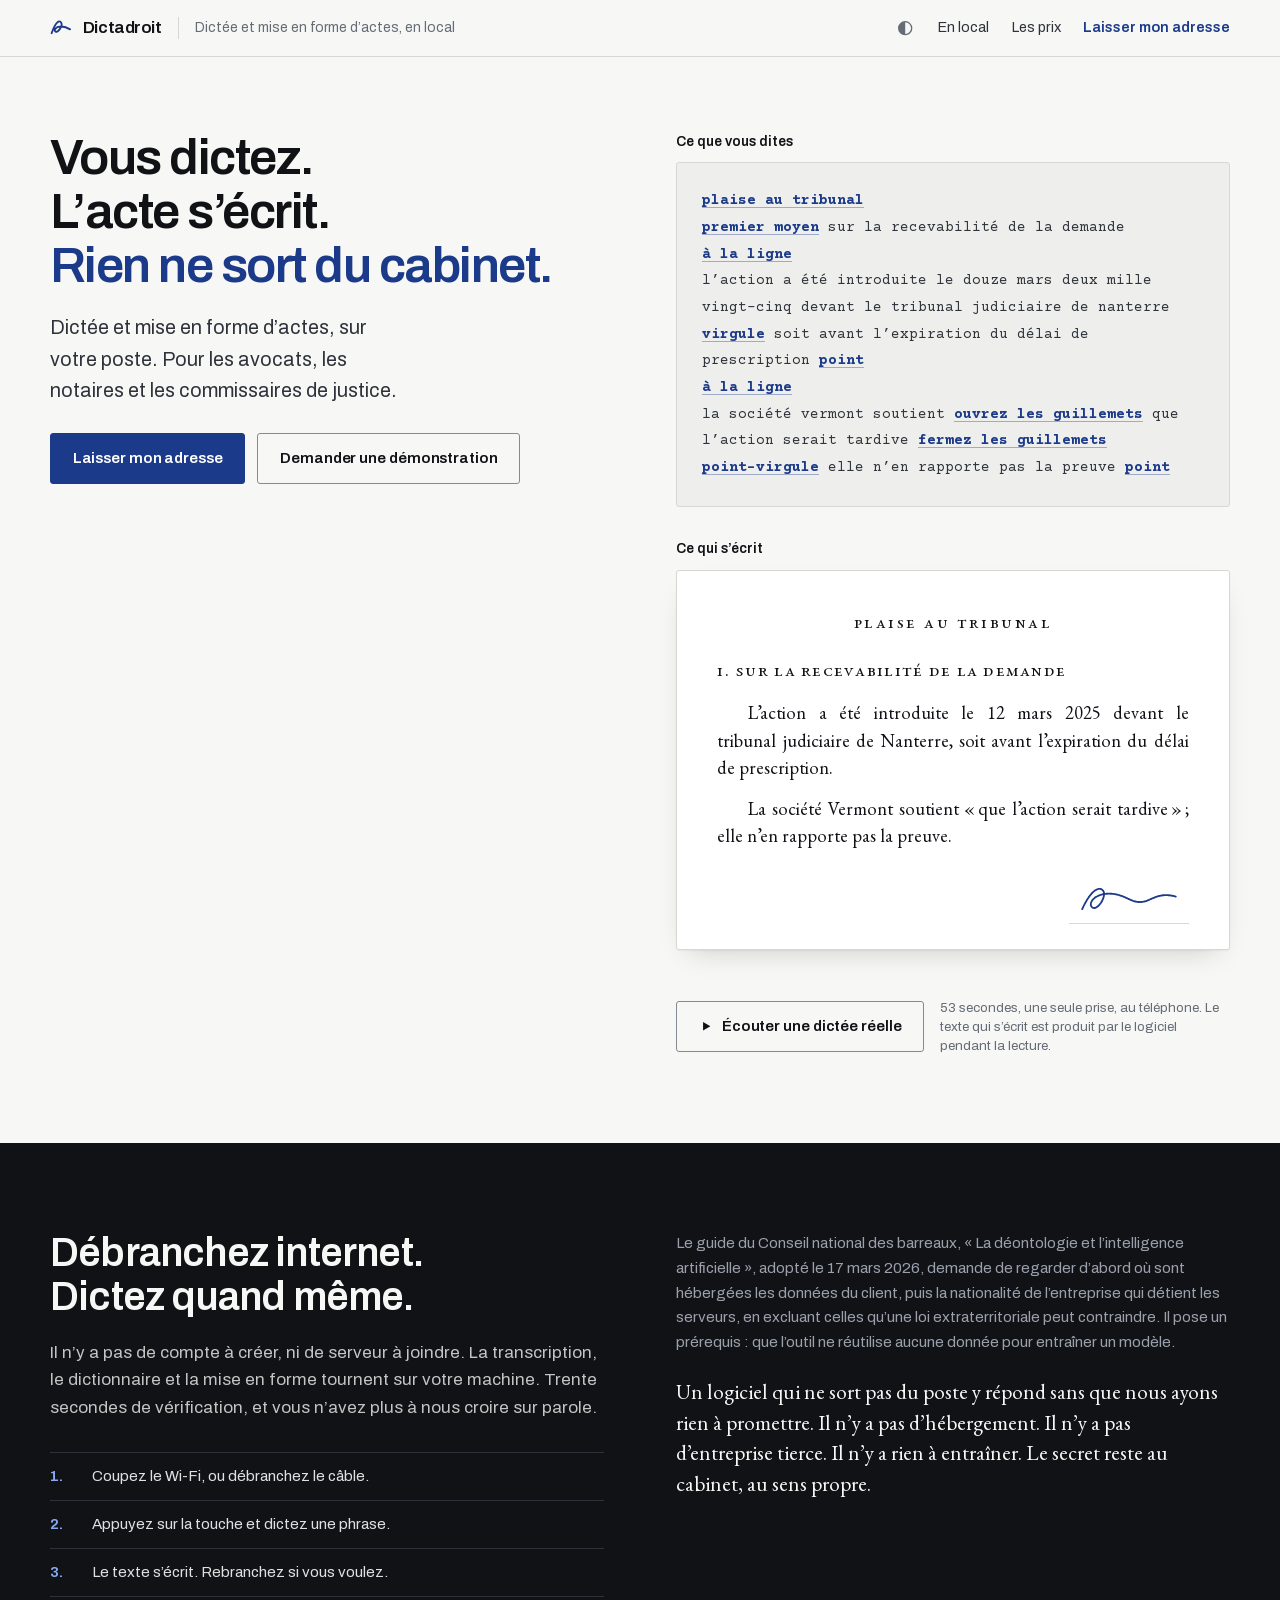
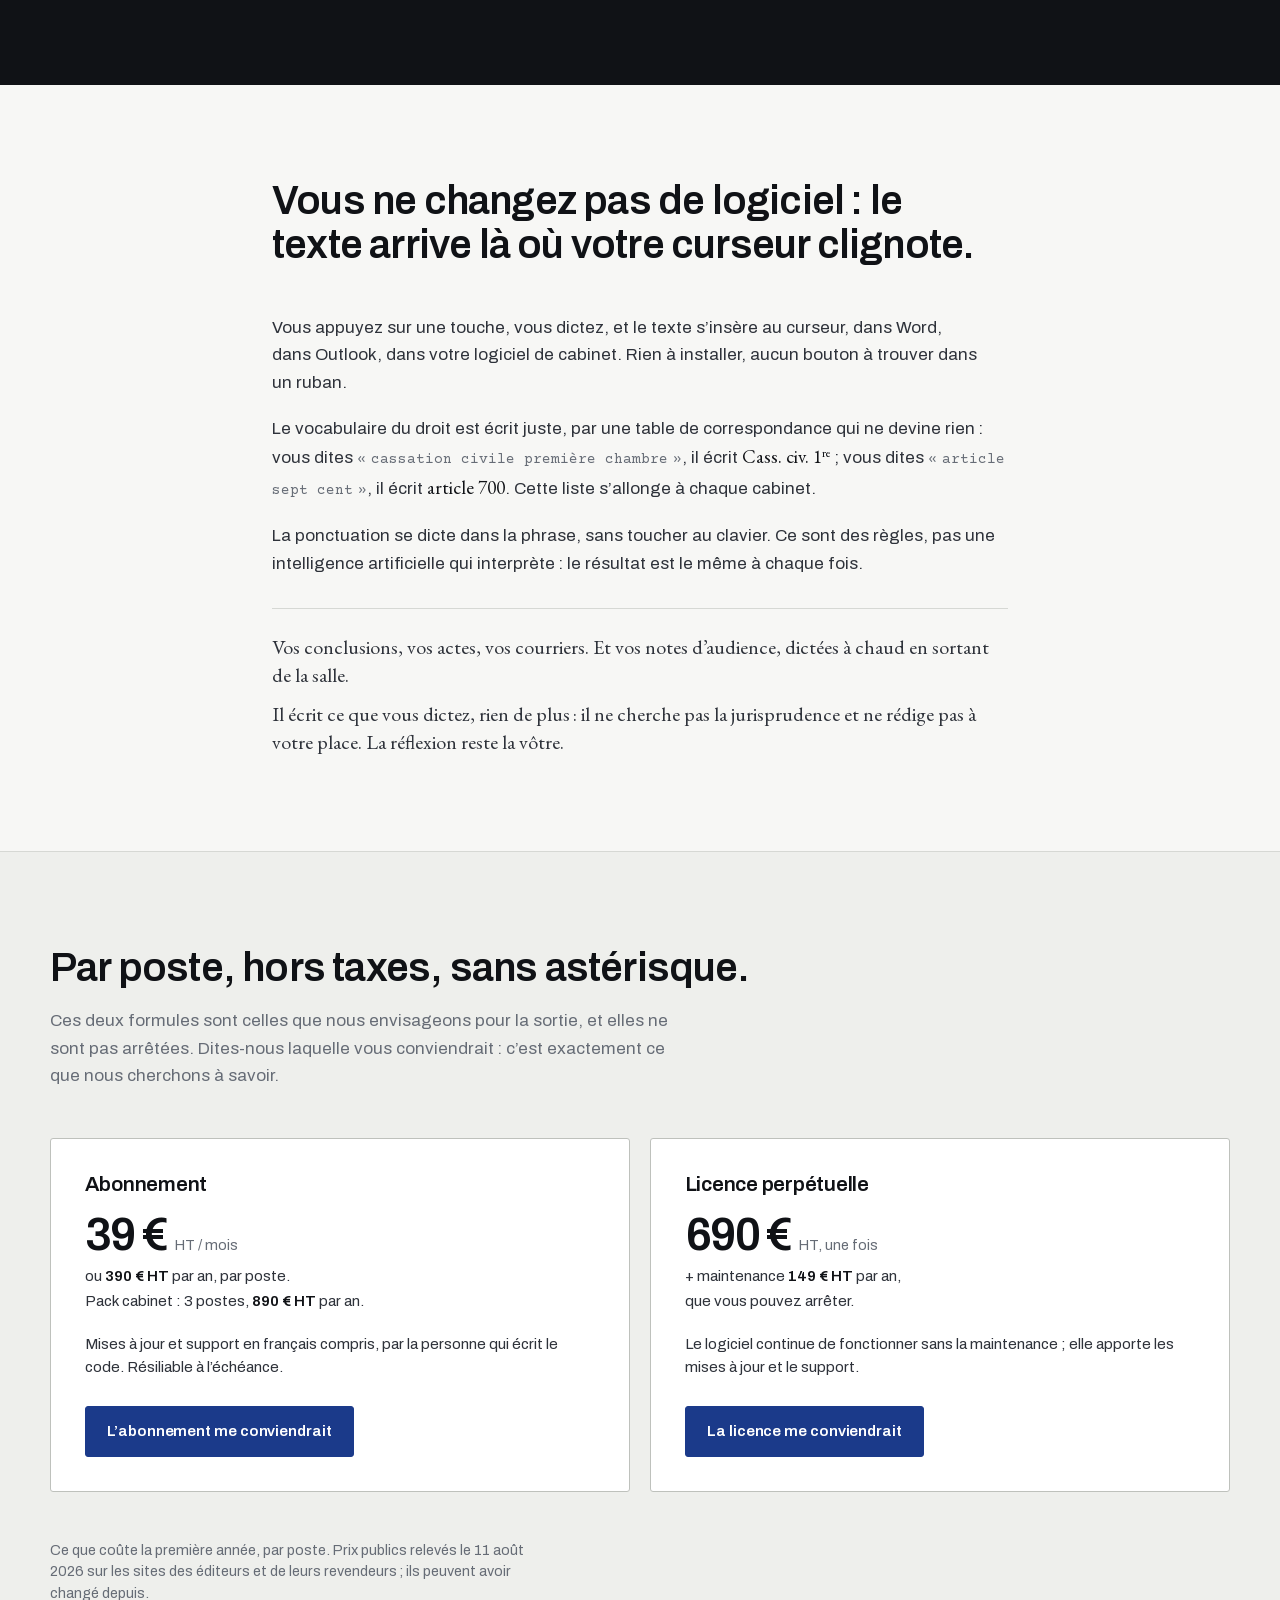
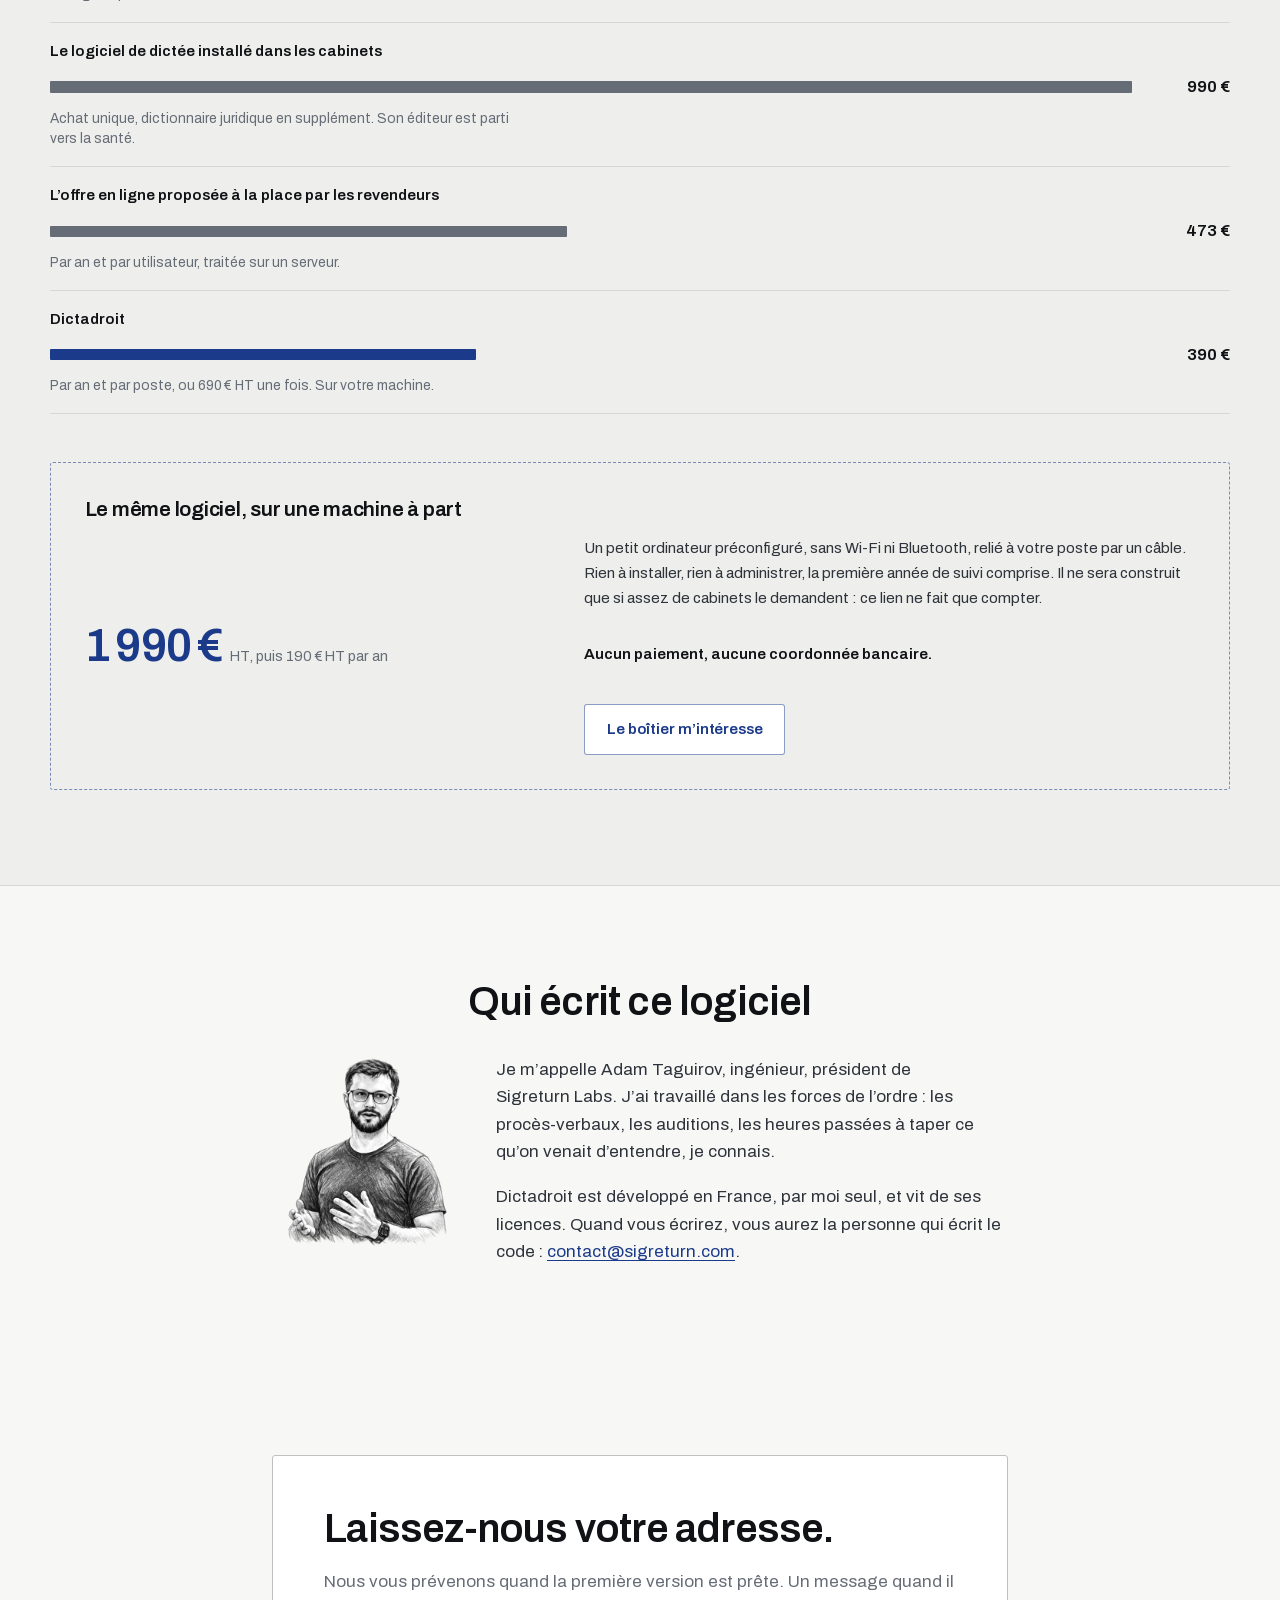
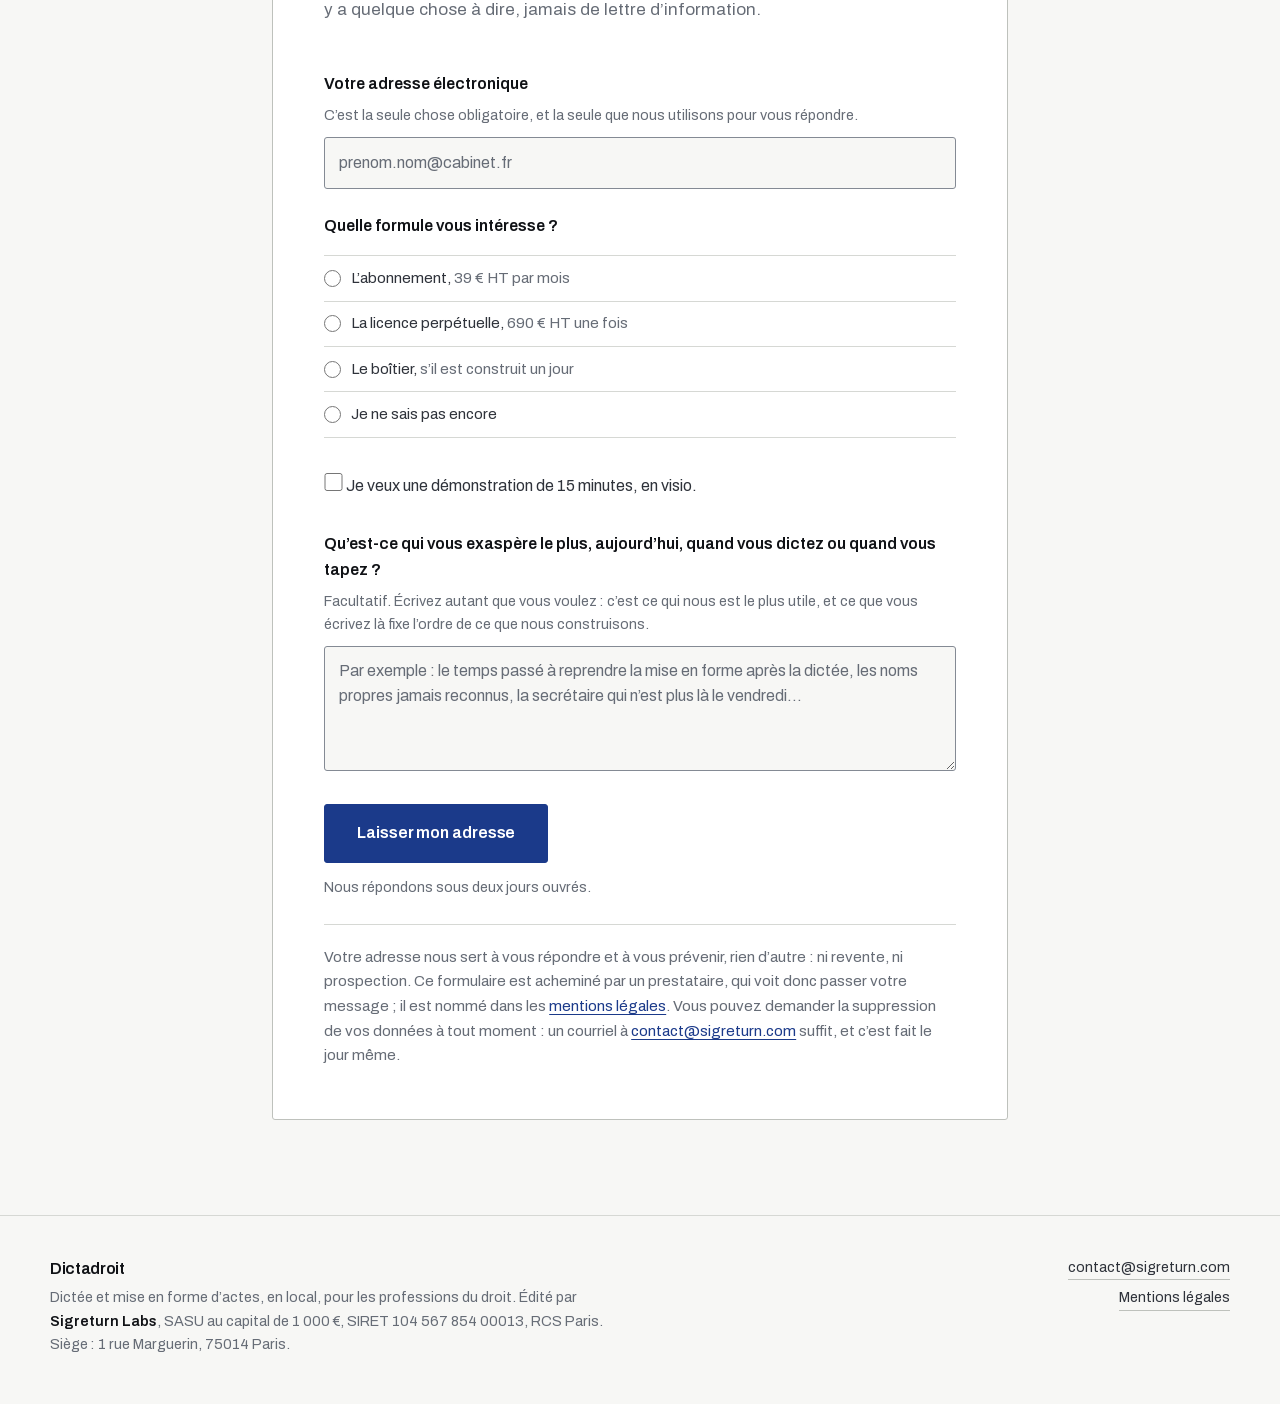
==== index.html @ 09412201 "la demonstration se joue : le POC rejoue une vraie dictee" ====
<!DOCTYPE html>
<html lang="fr">
<head>
<meta charset="utf-8">
<meta name="viewport" content="width=device-width, initial-scale=1">
<meta name="color-scheme" content="light dark">

<!-- ═══════════════════════════════════════════════════════════════════════
     🔴🔴 NOINDEX TEMPORAIRE : À RETIRER AVANT LA PREMIÈRE ANNONCE 🔴🔴
     ═══════════════════════════════════════════════════════════════════════
     POURQUOI : la page est mise en ligne AVANT sa relecture, uniquement pour
     prouver les deux seules choses qu’un poste de développement ne peut pas
     prouver : que la redirection de Web3Forms tombe bien sur NOTRE
     merci.html, et que le courriel arrive avec le champ « frustration »
     entier. Ce sont les deux pannes qui feraient rater le sprint EN SILENCE.

     QUAND LA RETIRER : dès que le propriétaire a validé le texte, et de
     toute façon AVANT la première annonce Google Ads. Une campagne qui
     tourne sur une page en noindex consomme le budget sur une page que
     Google n’indexe pas, et rien, nulle part, ne le signale.

     À RETIRER ENSEMBLE, EN UN SEUL GESTE : ce bloc et sa balise sur les
     TROIS pages (index.html, merci.html, mentions-legales.html), plus le
     fichier landing/robots.txt.
     CONTRÔLE MÉCANIQUE :  grep -rn "noindex" landing/   → doit être vide.
     ═══════════════════════════════════════════════════════════════════════ -->
<meta name="robots" content="noindex, nofollow">

<!-- ═══════════════════════════════════════════════════════════════════════
     ⚙ CONSTANTE DE DÉPLOIEMENT : L’ADRESSE QUI REÇOIT LE FORMULAIRE
     ═══════════════════════════════════════════════════════════════════════
     Destination : Web3Forms (https://api.web3forms.com/submit), qui répond
     en 303 vers merci.html, donc la conversion part SANS JavaScript.
     L’adresse s’écrit à DEUX endroits, et nulle part ailleurs :

       1. ICI, dans l’attribut action du <form>, repère @@URL-COLLECTE@@
       2. dans mesure.js, en tête de fichier : URL_COLLECTE

     mesure.js compare les deux au chargement, aligne le formulaire et
     prévient dans la console s’ils ont divergé. Mais le visiteur sans
     JavaScript ne connaît que l’attribut : c’est lui qui fait foi.

     La clé d’accès Web3Forms est PUBLIQUE par conception (fonctionnement
     documenté du service) et le formulaire est restreint au domaine
     dictadroit.fr : une soumission depuis un autre domaine est refusée.
     ═══════════════════════════════════════════════════════════════════════ -->

<!-- Une seule promesse, écrite à l’identique partout : le H1, la carte de
     partage et l’extrait de recherche disent « Rien ne sort du cabinet. »
     Trois formulations d’une même promesse = une page assemblée. Le <title>
     est front-chargé pour survivre à la coupure de Google (58 signes). -->
<title>Dictée vocale locale pour avocats et notaires · Dictadroit</title>
<meta name="description" content="Vous dictez, l’acte s’écrit : rien ne sort du cabinet. Dictée et mise en forme d’actes sur votre poste, pour avocats, notaires et commissaires de justice.">
<link rel="canonical" href="https://dictadroit.fr/">
<meta property="og:type" content="website">
<meta property="og:locale" content="fr_FR">
<meta property="og:site_name" content="Dictadroit">
<meta property="og:title" content="Vous dictez. L’acte s’écrit. Rien ne sort du cabinet.">
<meta property="og:description" content="Dictée et mise en forme de vos conclusions et de vos actes, entièrement sur votre ordinateur. Conçu en France pour les professions du droit.">
<meta property="og:url" content="https://dictadroit.fr/">
<!-- La carte de partage est la feuille d’acte de la page, rendue en
     1200 × 630 depuis ce même HTML : aucune photo de banque, aucune image
     générée : c’est la page elle-même, en plus petit. -->
<meta property="og:image" content="https://dictadroit.fr/images/partage.png">
<meta property="og:image:width" content="1200">
<meta property="og:image:height" content="630">
<meta property="og:image:type" content="image/png">
<meta property="og:image:alt" content="Une feuille de conclusions composée en Garamond, signée à l’encre bleue, et la phrase : rien ne sort du cabinet.">
<link rel="icon" href="data:image/svg+xml,%3Csvg%20xmlns='http://www.w3.org/2000/svg'%20viewBox='0%200%2032%2032'%3E%3Crect%20width='32'%20height='32'%20fill='%23F7F7F5'/%3E%3Cpath%20d='M4%2023C9%209%2014%205%2016.5%209.5C19%2014%2011%2024%208.5%2020.5C6%2017%2015%2010%2028%2018'%20fill='none'%20stroke='%231B3A8A'%20stroke-width='2.6'%20stroke-linecap='round'%20stroke-linejoin='round'/%3E%3C/svg%3E">

<link rel="preload" href="polices/archivo-400-latin.woff2" as="font" type="font/woff2" crossorigin>
<link rel="preload" href="polices/archivo-600-latin.woff2" as="font" type="font/woff2" crossorigin>
<link rel="preload" href="polices/garamond-latin.woff2" as="font" type="font/woff2" crossorigin>
<link rel="preload" href="polices/courier-latin.woff2" as="font" type="font/woff2" crossorigin>
<link rel="stylesheet" href="dictadroit.css?v=5e634850">

<!-- Le theme choisi doit etre pose AVANT le premier rendu, sinon la page
     s'affiche dans le mauvais thema puis bascule sous les yeux du visiteur.
     Trois lignes en ligne dans le <head>, c'est le seul endroit qui le permet ;
     le controle lui-meme est construit par mesure.js, plus bas. -->
<script>
  try {
    var t = localStorage.getItem("dictadroit-theme");
    if (t === "clair" || t === "sombre") document.documentElement.dataset.theme = t;
  } catch (e) { /* stockage refuse : on reste en automatique, ce qui est le defaut */ }
</script>
</head>
<body>

<a class="saut" href="#contenu">Aller au contenu</a>

<header class="entete">
  <div class="page entete-rang">
    <a class="marque" href="/" aria-label="Dictadroit, retour à l’accueil">
      <svg class="paraphe paraphe--mini" viewBox="0 0 32 28" aria-hidden="true" focusable="false">
        <path d="M2 21C7 7 12 3 14.5 7.5C17 12 9 22 6.5 18.5C4 15 13 8 26 16" fill="none" stroke="currentColor" stroke-width="2.4" stroke-linecap="round" stroke-linejoin="round"/>
      </svg>
      <span>Dictadroit</span>
    </a>
    <p class="marque-note">Dictée et mise en forme d’actes, en local</p>
    <nav class="entete-nav" aria-label="Sections de la page">
      <a href="#local">En local</a>
      <a href="#prix">Les prix</a>
      <a class="entete-cta" href="#contact">Laisser mon adresse</a>
    </nav>
  </div>
</header>

<main id="contenu" tabindex="-1">

  <!-- ══════════════════════════════════════════════════════════ hero ═══
       LA DÉMONSTRATION EST ICI, ET C’EST UNE VRAIE (14/08/2026). L’objet
       ci-dessous, parole en haut et acte en bas, se JOUE : le bouton lit un
       enregistrement réel, affiche ce que la reconnaissance rend mot à mot,
       puis allume les corrections passe par passe.

       🔴 RIEN N’Y EST ÉCRIT À L’AVANCE. Le contenu vient de `poc.json`, que
       la chaîne produit elle-même (labo/exporter_demo.py). Si le moteur
       régresse, la page le montre. Ne jamais remplacer ce fichier par un
       texte saisi à la main : ce serait le dessin de ce qu’on espère, et il
       resterait juste le jour où le produit cesserait de l’être.

       L’illustration statique conservée ci-dessous reste la démonstration
       des visiteurs sans JavaScript.                                     -->
  <section class="hero">
    <div class="page hero-rang">

      <div class="hero-dire">
        <h1>Vous dictez.<br>L’acte s’écrit.<br><span class="h1-bleu">Rien ne sort du cabinet.</span></h1>
        <p class="chapeau">Dictée et mise en forme d’actes, sur votre poste. Pour les avocats,
          les notaires et les commissaires de justice.</p>
        <div class="actions">
          <a class="bouton bouton--bleu" href="#contact">Laisser mon adresse</a>
          <!-- vise la case elle-même, et non la section : le navigateur y amène
               le focus avec ou sans JavaScript. mesure.js, lui, la coche. -->
          <a class="bouton bouton--fil" href="#demo" id="js-demo">Demander une démonstration</a>
        </div>
      </div>

      <!-- ─── l’objet de transformation : la parole devient un acte ─── -->
      <div class="hero-montrer">
        <figure class="transformation">
          <figcaption class="volet-titre">Ce que vous dites</figcaption>

          <div class="parole" lang="fr">
            <p><b class="cmd">plaise au tribunal</b><br>
            <b class="cmd">premier moyen</b> sur la recevabilité de la demande<br>
            <b class="cmd">à la ligne</b><br>
            l’action a été introduite le douze mars deux mille vingt-cinq devant le tribunal
            judiciaire de nanterre <b class="cmd">virgule</b> soit avant l’expiration du délai
            de prescription <b class="cmd">point</b><br>
            <b class="cmd">à la ligne</b><br>
            la société vermont soutient <b class="cmd">ouvrez les guillemets</b> que l’action
            serait tardive <b class="cmd">fermez les guillemets</b>
            <b class="cmd">point-virgule</b> elle n’en rapporte pas la preuve
            <b class="cmd">point</b></p>

            <!-- Ce que la reconnaissance rend RÉELLEMENT, mot à mot, au rythme de la
                 voix. Les commandes y sont encore des mots — c'est tout l'intérêt :
                 le visiteur voit ce que la machine entend avant toute mise en forme. -->
            <p class="parole-live" hidden></p>
          </div>

          <!-- Les deux legendes portent la MEME classe : c'est ce qui garantit
               qu'elles se ressemblent. L'une avait un filet, l'autre non, et
               deux regles distinctes ne restent jamais d'accord longtemps. -->
          <p class="volet-titre volet-titre--suite">Ce qui s’écrit</p>

          <div class="feuille" lang="fr">
            <div class="acte">
              <p class="acte-rituel">Plaise au Tribunal</p>
              <p class="acte-moyen">I.&#160;Sur la recevabilité de la demande</p>
              <p class="acte-alinea">L’action a été introduite le 12&#160;mars 2025 devant le
                tribunal judiciaire de Nanterre, soit avant l’expiration du délai de
                prescription.</p>
              <p class="acte-alinea">La société Vermont soutient
                «&#8239;que l’action serait tardive&#8239;»&#8239;; elle n’en rapporte pas la
                preuve.</p>
            </div>

            <!-- L'acte que la démonstration construit vraiment. Vide tant que le
                 visiteur n'a rien lancé ; rempli depuis poc.json, qui est produit par
                 la chaîne elle-même (labo/exporter_demo.py). Rien ici n'est écrit à
                 l'avance : si le moteur régresse, cette zone le montre. -->
            <div class="acte acte-live" hidden></div>

            <div class="acte-signature" aria-hidden="true">
              <svg class="paraphe" viewBox="0 0 120 40" role="presentation" focusable="false">
                <path class="paraphe-trait" d="M4 30C14 8 24 2 29 8C34 14 22 33 16 28C10 23 20 9 42 12C60 14.5 66 27 84 19C93 15 101 11 116 15" fill="none" stroke="currentColor" stroke-width="2.2" stroke-linecap="round" stroke-linejoin="round"/>
              </svg>
            </div>
          </div>
        </figure>

        <!-- Commande de la démonstration. `hidden` au départ et révélée par poc.js :
             sans JavaScript, aucun bouton mort n'est proposé, et l'illustration
             statique au-dessus reste la démonstration. -->
        <div class="demo-barre" id="js-demo-barre" hidden>
          <button type="button" class="bouton bouton--fil demo-jouer" id="js-demo-jouer"
                  aria-describedby="js-demo-note">
            <svg class="demo-icone" viewBox="0 0 16 16" aria-hidden="true" focusable="false">
              <path class="demo-triangle" d="M4.5 3.2 12.6 8l-8.1 4.8Z" fill="currentColor"/>
              <g class="demo-barres" fill="currentColor">
                <rect x="4.6" y="3.4" width="2.5" height="9.2" rx="0.6"/>
                <rect x="8.9" y="3.4" width="2.5" height="9.2" rx="0.6"/>
              </g>
            </svg>
            <span class="demo-libelle">Écouter une dictée réelle</span>
          </button>
          <p class="demo-note" id="js-demo-note">53 secondes, une seule prise, au téléphone.
            Le texte qui s’écrit est produit par le logiciel pendant la lecture.</p>
        </div>
        <p class="hors-ecran" id="js-demo-etat" role="status" aria-live="polite"></p>
      </div>

    </div>
  </section>

  <!-- ══════════════════════════════════════════════ le bloc inversé ═══ -->
  <section class="local" id="local">
    <div class="page local-rang">
      <div class="local-dire">
        <h2>Débranchez internet.<br>Dictez quand même.</h2>
        <p class="local-chapeau">Il n’y a pas de compte à créer, ni de serveur à joindre. La
          transcription, le dictionnaire et la mise en forme tournent sur votre machine.
          Trente secondes de vérification, et vous n’avez plus à nous croire sur parole.</p>
        <ol class="verif">
          <li>Coupez le Wi-Fi, ou débranchez le câble.</li>
          <li>Appuyez sur la touche et dictez une phrase.</li>
          <li>Le texte s’écrit. Rebranchez si vous voulez.</li>
        </ol>
      </div>

      <div class="local-grille">
        <p class="grille-intro">Le guide du Conseil national des barreaux, «&#8239;La
          déontologie et l’intelligence artificielle&#8239;», adopté le 17&#160;mars 2026,
          demande de regarder d’abord où sont hébergées les données du client, puis la
          nationalité de l’entreprise qui détient les serveurs, en excluant celles qu’une loi
          extraterritoriale peut contraindre. Il pose un prérequis&#8239;: que l’outil ne
          réutilise aucune donnée pour entraîner un modèle.</p>
        <p class="grille-reponse" lang="fr">Un logiciel qui ne sort pas du poste y répond sans
          que nous ayons rien à promettre. Il n’y a pas d’hébergement. Il n’y a pas d’entreprise
          tierce. Il n’y a rien à entraîner. Le secret reste au cabinet, au sens propre.</p>
      </div>
    </div>
  </section>

  <!-- ═════════════════════════════════════════ ce que fait la v1 ═══ -->
  <section class="section preuves" id="demonstration">
    <div class="page">
      <div class="colonne">
      <div class="tete-section">
        <h2>Vous ne changez pas de logiciel&#8239;: le texte arrive là où votre curseur
          clignote.</h2>
      </div>

      <div class="dire-suite">
        <p>Vous appuyez sur une touche, vous dictez, et le texte s’insère au curseur, dans
          Word, dans Outlook, dans votre logiciel de cabinet. Rien à installer, aucun bouton à
          trouver dans un ruban.</p>

        <p class="correspondance">Le vocabulaire du droit est écrit juste, par une table de
          correspondance qui ne devine rien&#8239;: vous dites <span class="dit">cassation
          civile première chambre</span>, il écrit <span class="ecrit" lang="fr">Cass. civ.
          1<sup>re</sup></span>&#8239;; vous dites <span class="dit">article sept cent</span>,
          il écrit <span class="ecrit" lang="fr">article 700</span>. Cette liste s’allonge à
          chaque cabinet.</p>

        <p>La ponctuation se dicte dans la phrase, sans toucher au clavier. Ce sont des règles,
          pas une intelligence artificielle qui interprète&#8239;: le résultat est le même à
          chaque fois.</p>
      </div>

      <!-- LA LIMITE EST ÉNONCÉE ICI, et non dans une section à elle.
           Elle a eu la sienne — « Ce que Dictadroit ne fait pas » — tant qu'il y
           avait cinq aveux, puis trois, puis un ; un titre, une note et une
           phrase, c'est du décorum pour une seule idée. Elle arrive maintenant à
           l'endroit où le doute naît vraiment : juste après avoir vu la parole
           devenir un acte, le lecteur se demande ce que la machine a décidé
           toute seule. La réponse : rien. -->
      <div class="legende-demo">
        <p>Vos conclusions, vos actes, vos courriers. Et vos notes d’audience, dictées à
          chaud en sortant de la salle.</p>
        <p>Il écrit ce que vous dictez, rien de plus&#8239;: il ne cherche pas la
          jurisprudence et ne rédige pas à votre place. La réflexion reste la vôtre.</p>
      </div>
      </div>
    </div>
  </section>

  <!-- ═══════════════════════════════════════════════════════════ prix ═══ -->
  <section class="section prix" id="prix">
    <div class="page">
      <div class="tete-section">
        <h2>Par poste, hors taxes, sans astérisque.</h2>
        <p class="tete-note">Ces deux formules sont celles que nous envisageons pour la
          sortie, et elles ne sont pas arrêtées. Dites-nous laquelle vous conviendrait&#8239;:
          c’est exactement ce que nous cherchons à savoir.</p>
      </div>

      <div class="offres">

        <article class="offre">
          <h3>Abonnement</h3>
          <p class="montant"><span class="nombre">39&#8239;€</span> <span class="unite">HT / mois</span></p>
          <p class="montant-second">ou <b>390&#8239;€ HT</b> par an, par poste.<br>
            Pack cabinet&#8239;: 3&#160;postes, <b>890&#8239;€ HT</b> par an.</p>
          <p class="inclus-note">Mises à jour et support en français compris, par la personne
            qui écrit le code. Résiliable à l’échéance.</p>
          <!-- une ANCRE, pas un bouton : sans JavaScript un <button type="button">
               hors formulaire ne fait rien, et un contrôle inerte est pire qu’un
               contrôle absent. Le JavaScript ne fait plus qu’y présélectionner la
               réponse à la question « quelle formule vous intéresse ? ». -->
          <a class="bouton bouton--bleu js-offre" href="#contact"
             data-evt="offre_abonnement" data-offre="abonnement">
            L’abonnement me conviendrait
          </a>
        </article>

        <article class="offre">
          <h3>Licence perpétuelle</h3>
          <p class="montant"><span class="nombre">690&#8239;€</span> <span class="unite">HT, une fois</span></p>
          <p class="montant-second">+ maintenance <b>149&#8239;€ HT</b> par an,<br>
            que vous pouvez arrêter.</p>
          <p class="inclus-note">Le logiciel continue de fonctionner sans la maintenance&#8239;;
            elle apporte les mises à jour et le support.</p>
          <a class="bouton bouton--bleu js-offre" href="#contact"
             data-evt="offre_perpetuelle" data-offre="perpetuelle">
            La licence me conviendrait
          </a>
        </article>

      </div>

      <!-- Barres proportionnelles au coût réel sur trois ans. La colonne du prix
           a une largeur FIXE : sans elle, « 1 419 € » et « 988 € » ne prennent
           pas la même place, les pistes n'ont plus la même longueur et les
           barres ne sont plus comparables entre elles. -->
      <figure class="comparatif">
        <figcaption>Ce que coûte la première année, par poste. Prix publics relevés le
          11&#160;août 2026 sur les sites des éditeurs et de leurs revendeurs&#8239;; ils
          peuvent avoir changé depuis.</figcaption>
        <ul>
          <li class="comparatif-ligne">
            <p class="comparatif-nom">Le logiciel de dictée installé dans les cabinets</p>
            <div class="comparatif-mesure">
              <div class="comparatif-piste" aria-hidden="true"><span style="--part: 100%"></span></div>
              <p class="comparatif-prix">990&#8239;€</p>
            </div>
            <p class="comparatif-glose">Achat unique, dictionnaire juridique en supplément.
              Son éditeur est parti vers la santé.</p>
          </li>
          <li class="comparatif-ligne">
            <p class="comparatif-nom">L’offre en ligne proposée à la place par les revendeurs</p>
            <div class="comparatif-mesure">
              <div class="comparatif-piste" aria-hidden="true"><span style="--part: 47.8%"></span></div>
              <p class="comparatif-prix">473&#8239;€</p>
            </div>
            <p class="comparatif-glose">Par an et par utilisateur, traitée sur un serveur.</p>
          </li>
          <li class="comparatif-ligne comparatif-ligne--nous">
            <p class="comparatif-nom">Dictadroit</p>
            <div class="comparatif-mesure">
              <div class="comparatif-piste" aria-hidden="true"><span style="--part: 39.4%"></span></div>
              <p class="comparatif-prix">390&#8239;€</p>
            </div>
            <p class="comparatif-glose">Par an et par poste, ou 690&#8239;€ HT une fois. Sur
              votre machine.</p>
          </li>
        </ul>
      </figure>

      <!-- ─── porte du boîtier : test de demande, aucun paiement ─── -->
      <div class="boitier">
        <h3>Le même logiciel, sur une machine à part</h3>
        <div class="boitier-corps">
          <p class="montant montant--bleu"><span class="nombre">1&#8239;990&#8239;€</span>
            <span class="unite">HT, puis 190&#8239;€ HT par an</span></p>
          <p>Un petit ordinateur préconfiguré, sans Wi-Fi ni Bluetooth, relié à votre poste par
            un câble. Rien à installer, rien à administrer, la première année de suivi comprise.
            Il ne sera construit que si assez de cabinets le demandent&#8239;: ce lien ne fait
            que compter.</p>
          <p class="boitier-garde"><b>Aucun paiement, aucune coordonnée bancaire.</b></p>
          <a class="bouton bouton--fil-bleu js-offre" href="#contact"
             data-evt="boitier_interesse" data-offre="boitier">
            Le boîtier m’intéresse
          </a>
        </div>
      </div>

    </div>
  </section>

  <!-- ══════════════════════════════════════════════════════════ auteur ═══ -->
  <section class="section auteur" id="auteur">
    <div class="page">
      <div class="colonne">
        <h2 class="auteur-titre">Qui écrit ce logiciel</h2>
        <div class="auteur-rang">
          <!-- CE N’EST PAS UNE PHOTO, C’EST UN DESSIN À L’ENCRE EN PIED, AVEC LES
               MAINS. D’où trois conséquences qui ont mis trois essais à se voir :
               ① aucun médaillon, aucun cadre. Une gravure n’a pas besoin d’une
                  boîte, et le disque rognait la moitié du sujet ;
               ② aucun fond posé sous elle : le dessin porte ses propres blancs
                  (26 % de ses pixels), donc il tient sur le papier comme sur la
                  nuit, sans un seul jeton de couleur pour l’aider. Vérifié dans
                  les deux thèmes ;
               ③ il lui faut de la taille. À 80 px le trait tournait en tache
                  grise et l’ensemble prenait l’air d’une pastille de profil.
               Servi depuis ce domaine comme tout le reste : aucune requête vers
               un tiers, aucune image de banque.
               Différé : 77 Ko à 5 000 px du premier écran. Les dimensions sont
               écrites pour que la place soit réservée d’avance, aucun décalage. -->
          <img class="portrait" src="images/adam.webp" width="500" height="500"
               loading="lazy" decoding="async"
               alt="Portrait dessiné à l’encre d’Adam Taguirov, l’auteur du logiciel.">
          <div class="auteur-dire">
            <p>Je m’appelle Adam&#160;Taguirov, ingénieur, président de Sigreturn&#160;Labs.
            J’ai travaillé dans les forces de
              l’ordre&#8239;: les procès-verbaux, les auditions, les heures passées à taper ce
              qu’on venait d’entendre, je connais.</p>
            <!-- ⚠️ NE PAS REVENIR À LA FORMULE PRÉCÉDENTE, ni à aucune de sa famille :
                 « pas d’investisseur à rembourser, DONC aucune raison de faire remonter
                 vos textes vers un serveur pour les monétiser un jour ». Elle rendait la
                 page plus suspecte qu’elle ne la rassurait — nommer la crainte, c’est la
                 planter chez quelqu’un qui ne l’avait pas. Le modèle économique énoncé
                 pour ce qu’il EST y répond tout seul : un logiciel payé par ses licences
                 n’a pas besoin d’une seconde source de revenus, et le lecteur en tire la
                 conclusion lui-même. -->
            <p>Dictadroit est développé en France, par moi seul, et vit de ses licences.
              Quand vous écrirez, vous aurez la personne qui écrit le code&#8239;:
              <a class="lien" href="mailto:contact@sigreturn.com">contact@sigreturn.com</a>.</p>
          </div>
        </div>
      </div>
    </div>
  </section>

  <!-- ══════════════════════════════════════════════════════ formulaire ═══ -->
  <section class="section contact" id="contact">
    <div class="page">
      <div class="contact-cadre">
        <div class="tete-section">
          <h2>Laissez-nous votre adresse.</h2>
          <p class="tete-note">Nous vous prévenons quand la première version est prête. Un message
            quand il y a quelque chose à dire, jamais de lettre d’information.</p>
        </div>

        <!-- @@URL-COLLECTE@@ : l’attribut action ci-dessous EST la constante de
             déploiement décrite en tête de fichier. Le formulaire fonctionne
             sans JavaScript : ne jamais déplacer la soumission dans mesure.js. -->
        <form class="formulaire" method="POST" action="https://api.web3forms.com/submit"
              accept-charset="utf-8">

          <!-- Web3Forms : la clé d’accès est publique par conception, c’est le
               fonctionnement documenté du service. `redirect` renvoie en 303 vers
               merci.html, donc la conversion ne dépend d’aucun JavaScript.
               `replyto` prend automatiquement la valeur du champ email. -->
          <input type="hidden" name="access_key" value="9b2c7b57-9155-4ba8-bfcb-314f95ccc755">
          <input type="hidden" name="redirect" value="https://dictadroit.fr/merci.html">
          <input type="hidden" name="subject" value="Dictadroit : nouveau contact">
          <input type="hidden" name="from_name" value="Dictadroit">

          <div class="champ">
            <label for="email">Votre adresse électronique</label>
            <p class="aide" id="aide-email">C’est la seule chose obligatoire, et la seule que
              nous utilisons pour vous répondre.</p>
            <input type="email" id="email" name="email" required autocomplete="email"
                   spellcheck="false" aria-describedby="aide-email"
                   pattern="[^@\s]+@[^@\s]+\.[^@\s]{2,}"
                   title="Il manque le domaine complet, par exemple cabinet.fr"
                   placeholder="prenom.nom@cabinet.fr">
          </div>

          <!-- La préférence de formule est DÉCLARÉE ici, dans le formulaire, et
               non déduite d’un clic : elle survit à un JavaScript absent, elle
               ne tient qu’à un seul chemin de données, et « je ne sais pas
               encore » est lui-même une réponse. Les boutons d’offre plus haut
               ne font que présélectionner la case correspondante. -->
          <fieldset class="champ formule">
            <legend>Quelle formule vous intéresse&#8239;?</legend>
            <div class="formule-choix">
              <label for="offre-abonnement">
                <input type="radio" id="offre-abonnement" name="offre" value="abonnement">
                <span>L’abonnement, <span class="formule-prix">39&#8239;€ HT par mois</span></span>
              </label>
              <label for="offre-perpetuelle">
                <input type="radio" id="offre-perpetuelle" name="offre" value="perpetuelle">
                <span>La licence perpétuelle, <span class="formule-prix">690&#8239;€ HT une fois</span></span>
              </label>
              <label for="offre-boitier">
                <input type="radio" id="offre-boitier" name="offre" value="boitier">
                <span>Le boîtier, <span class="formule-prix">s’il est construit un jour</span></span>
              </label>
              <label for="offre-indecis">
                <input type="radio" id="offre-indecis" name="offre" value="indecis">
                <span>Je ne sais pas encore</span>
              </label>
            </div>
          </fieldset>

          <div class="champ champ--case">
            <label class="case" for="demo">
              <input type="checkbox" id="demo" name="demo" value="oui">
              <span>Je veux une démonstration de 15&#160;minutes, en visio.</span>
            </label>
          </div>

          <div class="champ champ--long">
            <label for="frustration">Qu’est-ce qui vous exaspère le plus, aujourd’hui, quand
              vous dictez ou quand vous tapez&#8239;?</label>
            <p class="aide" id="aide-frustration">Facultatif. Écrivez autant que vous
              voulez&#8239;: c’est ce qui nous est le plus utile, et ce que vous écrivez là
              fixe l’ordre de ce que nous construisons.</p>
            <textarea id="frustration" name="frustration" rows="4" aria-describedby="aide-frustration"
                      placeholder="Par exemple&#8239;: le temps passé à reprendre la mise en forme après la dictée, les noms propres jamais reconnus, la secrétaire qui n’est plus là le vendredi…"></textarea>
          </div>

          <input type="hidden" name="gclid" id="champ-gclid" value="">
          <input type="hidden" name="utm_source" id="champ-utm_source" value="">
          <input type="hidden" name="utm_medium" id="champ-utm_medium" value="">
          <input type="hidden" name="utm_campaign" id="champ-utm_campaign" value="">
          <input type="hidden" name="utm_term" id="champ-utm_term" value="">

          <!-- Piège à robots de Web3Forms : invisible, hors de l’ordre de
               tabulation, jamais requis. Un robot le coche, personne d’autre. -->
          <input type="checkbox" name="botcheck" style="display:none" tabindex="-1"
                 autocomplete="off" aria-hidden="true">

          <button type="submit" class="bouton bouton--bleu bouton--large">Laisser mon adresse</button>
          <p class="apres-envoi">Nous répondons sous deux jours ouvrés.</p>
        </form>

        <p class="mention-rgpd">Votre adresse nous sert à vous répondre et à vous prévenir, rien
          d’autre&#8239;: ni revente, ni prospection. Ce formulaire est acheminé par un
          prestataire, qui voit donc passer votre message&#8239;; il est nommé dans les
          <a class="lien" href="mentions-legales.html">mentions légales</a>. Vous pouvez
          demander la suppression de vos données à tout moment&#8239;: un courriel à
          <a class="lien" href="mailto:contact@sigreturn.com">contact@sigreturn.com</a> suffit,
          et c’est fait le jour même.</p>
      </div>
    </div>
  </section>

</main>

<footer class="pied">
  <div class="page pied-rang">
    <div class="pied-marque">
      <p class="pied-nom">Dictadroit</p>
      <p>Dictée et mise en forme d’actes, en local, pour les professions du droit.
        Édité par <b>Sigreturn Labs</b>, SASU au capital de 1&#160;000&#8239;€,
        SIRET 104&#160;567&#160;854&#160;00013, RCS Paris. Siège&#8239;:
        1&#160;rue Marguerin, 75014&#160;Paris.</p>
    </div>
    <nav class="pied-liens" aria-label="Liens de bas de page">
      <a href="mailto:contact@sigreturn.com">contact@sigreturn.com</a>
      <a href="mentions-legales.html">Mentions légales</a>
    </nav>
  </div>
</footer>

<script src="mesure.js?v=124753b2"></script>
<script src="poc.js?v=3e21aa8a" defer></script>
</body>
</html>
---- dictadroit.css ----
@charset "utf-8";
/* ══════════════════════════════════════════════════════════════════════════
   Dictadroit : feuille de style unique. Écrite à la main, sans framework,
   sans étape de compilation, sans une seule requête vers un domaine tiers.

   LA THÈSE : la page fait devant le visiteur ce que le logiciel fait au
   cabinet. Deux registres typographiques se répondent : la parole en chasse
   fixe, minuscules, sans ponctuation ; l'acte en Garamond, avec la
   typographie judiciaire française (guillemets et espaces fines, petites
   capitales, moyens numérotés, alinéas justifiés).

   LA COULEUR : en France, l'original d'un acte se reconnaît à la signature à
   l'encre bleue ; la photocopie est en noir. Ce bleu-là, et lui seul, porte
   les actions de la page. Le papier est froid (blanc administratif), jamais
   crème : ce métier ne vit pas sur du papier d'édition.

   Couleurs déclarées en triplets RVB pour composer les alphas :
       color: rgb(var(--encre));  ·  background: rgb(var(--accent) / .08)
   ══════════════════════════════════════════════════════════════════════════ */

/* ─────────────────────────────────────────────────────── 1. polices ─── */

/* Deux instances STATIQUES d'Archivo, pas la police variable : l'ajout de
   l'espace fine insécable (U+202F, absente des trois familles d'origine)
   invalide les tables de variations, et Firefox les jette en silence. La
   page perdait alors toute distinction de graisse. Vérifié au navigateur. */
@font-face {
  font-family: "Archivo";
  src: url("polices/archivo-400-latin.woff2") format("woff2");
  font-weight: 400;
  font-style: normal;
  font-display: swap;
}
@font-face {
  font-family: "Archivo";
  src: url("polices/archivo-600-latin.woff2") format("woff2");
  font-weight: 600;
  font-style: normal;
  font-display: swap;
}
@font-face {
  font-family: "EB Garamond";
  src: url("polices/garamond-latin.woff2") format("woff2");
  font-weight: 400;
  font-style: normal;
  font-display: swap;
}
@font-face {
  font-family: "Courier Prime";
  src: url("polices/courier-latin.woff2") format("woff2");
  font-weight: 400;
  font-style: normal;
  font-display: swap;
}
@font-face {
  font-family: "Courier Prime";
  src: url("polices/courier-bold-latin.woff2") format("woff2");
  font-weight: 700;
  font-style: normal;
  font-display: swap;
}

/* ──────────────────────────────────────────────────────── 2. jetons ─── */

:root {
  /* clair : le papier administratif, froid */
  --papier:    247 247 245;
  --panneau:   238 239 236;
  --feuille:   255 255 255;
  --filet:     214 216 212;
  --filet-net: 190 193 188;
  /* Le filet des CONTRÔLES (champs, bouton de contour). WCAG 1.4.11 demande
     3:1 pour ce qui délimite un contrôle, et --filet-net n'est qu'à 1,70:1.
     Recalculé des DEUX côtés du trait, parce qu'un champ est posé sur le
     papier À L'INTÉRIEUR d'une carte plus claire : clair 3,24:1 sur le
     papier et 3,47:1 sur la feuille ; nuit 4,24:1 et 3,37:1. */
  --filet-controle: 132 138 148;
  --encre:      16  18  22;
  --texte:      46  50  58;
  --sourdine:  102 108 118;
  --accent:     27  58 138;   /* le bleu de signature */
  --accent-vif: 22  48 118;
  --sur-accent:255 255 255;   /* ce qui s'écrit SUR le bleu */

  /* le bloc inversé : un seul dans toute la page */
  --inv-fond:      16  18  22;
  --inv-texte:    247 247 245;
  --inv-sourdine: 154 161 172;
  --inv-accent:   138 169 240;
  --inv-filet:     45  50  58;

  --grotesque: "Archivo", "Helvetica Neue", Arial, sans-serif;
  --acte: "EB Garamond", Garamond, "Times New Roman", serif;
  /* Courier Prime ne sert QU'À LA PAROLE PRONONCÉE : le panneau de dictée,
     les termes tels qu'on les dit, les commandes de ponctuation. Elle n'est
     jamais un intitulé, une légende ni un numéro. Une chasse fixe posée sur
     un libellé n'apprend rien sur le libellé : elle déguise la page en
     terminal, et c'est la première chose que voit un lecteur qui cherche
     une page fabriquée. Partout ailleurs, la hiérarchie se fait au poids,
     à la taille et à la couleur. (Seule exception hors parole : le <code>
     des mentions légales, qui contient de vrais noms de paramètres.) */
  --machine: "Courier Prime", "Courier New", ui-monospace, monospace;

  --rayon: 3px;
  /* LA MESURE : la largeur d'UN BLOC de la page, et il n'y en a qu'une. Les
     colonnes de prose, les deux colonnes du bloc inversé, le bloc de l'auteur,
     la carte de contact et les pages annexes la valent toutes : un seul gabarit
     pour tout le site. Ce qui est DANS un bloc va jusqu'à son bord — on ne
     rentre pas un paragraphe à l'intérieur d'un bloc plus large, ça fabrique le
     vide à droite (voir la règle d'alignement) ; c'est le bloc qu'on ajuste.
     🔴 46 rem, ET PAS MOINS. Mesuré à 32, 35, 37, 39 et 42 rem : en dessous, le
     titre de la section de démonstration se casse en TROIS lignes, et il ne
     tient sur deux qu'à partir de 46. Une colonne étroite au milieu d'un cadre
     de 1 180 px n'achète qu'un titre haché.
     Contrepartie assumée et mesurée : la prose y va jusqu'à ~100 signes par
     ligne, au-dessus des 75 recommandés. Elle est tenue par des paragraphes
     COURTS (2 à 4 lignes) et un interligne de 1,62 ; c'est ce qui la rend
     lisible malgré la longueur. Rallonger les paragraphes de cette section
     rouvrirait le problème que la largeur cache. */
  --mesure: 46rem;
  --ombre-feuille: 0 1px 2px rgb(var(--encre) / .05),
                   0 12px 28px -14px rgb(var(--encre) / .22);
  color-scheme: light;
}

/* sombre : inversion cohérente. Le papier devient la nuit, la feuille reste
   la surface la plus claire, et le bloc inversé passe au papier pour que le
   rythme de la page tienne dans les deux thèmes. */
@media (prefers-color-scheme: dark) {
  :root:not([data-theme="clair"]) {
    --papier:     15  17  20;
    --panneau:    23  26  31;
    --feuille:    34  39  46;
    --filet:      43  48  56;
    --filet-net:  62  69  80;
    --filet-controle: 112 120 132;
    --encre:     237 238 234;
    --texte:     199 203 209;
    --sourdine:  139 146 156;
    --accent:    138 169 240;
    --accent-vif:170 194 250;
    --sur-accent: 15  17  20;

    /* 🔴 De nuit, le bloc inversé ne repasse PAS au papier. Une bande claire
       en pleine largeur au milieu d'une page sombre éblouit : on lit ce site
       le soir, au cabinet, et le rythme de la page ne vaut pas une brûlure.
       Il devient la surface la plus HAUTE du thème sombre, la feuille : le
       bloc reste distinct de son voisinage, sans flash. */
    --inv-fond:      34  39  46;
    --inv-texte:    237 238 234;
    --inv-sourdine: 154 161 172;
    --inv-accent:   138 169 240;
    --inv-filet:     62  69  80;

    /* de nuit, une ombre noire sur une page noire ne se voit pas : la feuille
       flotte alors par une LUMIÈRE d'un pixel, pas par une ombre. */
    --ombre-feuille: 0 0 0 1px rgb(255 255 255 / .07),
                     0 18px 40px -20px rgb(0 0 0 / .9);
    color-scheme: dark;
  }
}
:root[data-theme="sombre"] {
  --papier:     15  17  20;
  --panneau:    23  26  31;
  --feuille:    34  39  46;
  --filet:      43  48  56;
  --filet-net:  62  69  80;
  --filet-controle: 112 120 132;
  --encre:     237 238 234;
  --texte:     199 203 209;
  --sourdine:  139 146 156;
  --accent:    138 169 240;
  --accent-vif:170 194 250;
  --sur-accent: 15  17  20;

  --inv-fond:      34  39  46;
  --inv-texte:    237 238 234;
  --inv-sourdine: 154 161 172;
  --inv-accent:   138 169 240;
  --inv-filet:     62  69  80;

  --ombre-feuille: 0 0 0 1px rgb(255 255 255 / .07),
                   0 18px 40px -20px rgb(0 0 0 / .9);
  color-scheme: dark;
}

/* ───────────────────────────────────────────────── 3. base et texte ─── */

*, *::before, *::after { box-sizing: border-box; }

html {
  -webkit-text-size-adjust: 100%;
  scroll-behavior: smooth;
  scroll-padding-top: 4.5rem;
}
@media (prefers-reduced-motion: reduce) { html { scroll-behavior: auto; } }

body {
  margin: 0;
  background: rgb(var(--papier));
  color: rgb(var(--texte));
  font-family: var(--grotesque);
  font-size: 1.0625rem;
  line-height: 1.62;
  font-synthesis-weight: none;
  text-rendering: optimizeLegibility;
  -webkit-font-smoothing: antialiased;
}

h1, h2, h3 {
  margin: 0;
  color: rgb(var(--encre));
  font-weight: 600;
  letter-spacing: -0.02em;
  line-height: 1.08;
  text-wrap: balance;
}
/* Plafond abaissé de 3,9 à 3,6 rem. Le titre de l'accroche, lui, est plafonné
   plus finement encore par la largeur de sa colonne (voir §5, .hero h1). */
h1 { font-size: clamp(2.05rem, 1.35rem + 2.9vw, 3.6rem); letter-spacing: -0.03em; }
h2 { font-size: clamp(1.6rem, 1.2rem + 1.7vw, 2.5rem); }
h3 { font-size: clamp(1.1rem, 1rem + 0.4vw, 1.28rem); letter-spacing: -0.012em; line-height: 1.25; }

/* `balance` equilibre les titres ; `pretty` empeche qu'un paragraphe finisse
   sur un mot seul. Quatre veuves relevees, dont « moi. » sous la ligne de
   l'auteur. */
p, li, dd { text-wrap: pretty; }
p { margin: 0 0 1em; }
p:last-child { margin-bottom: 0; }

b, strong { font-weight: 600; color: rgb(var(--encre)); }

a { color: rgb(var(--accent)); }
.lien {
  color: rgb(var(--accent));
  text-decoration: underline;
  text-decoration-thickness: 1px;
  text-underline-offset: 0.18em;
}
.lien:hover { text-decoration-thickness: 2px; }

:focus-visible {
  outline: 2px solid rgb(var(--accent));
  outline-offset: 3px;
  border-radius: 1px;
}

::selection { background: rgb(var(--accent) / .18); }


.saut {
  position: absolute; left: 0.75rem; top: -4rem; z-index: 20;
  background: rgb(var(--accent)); color: rgb(var(--feuille));
  padding: 0.6rem 1rem; border-radius: var(--rayon); text-decoration: none;
  transition: top .15s ease;
}
.saut:focus { top: 0.75rem; }

/* Il n'y a pas de surtitre sur cette page. La micro-étiquette en capitales
   posée au-dessus d'un titre est la signature visuelle n°1 de la page
   d'atterrissage fabriquée : les H1 et H2 portent leur poids tout seuls. */

.page { width: min(100% - 2.5rem, 1180px); margin-inline: auto; }

/* 🔴 LA REGLE D'ALIGNEMENT. Un bloc occupe TOUT le cadre, ou il est CENTRE.
   Jamais aligne a gauche avec du vide a droite : le vide se lit comme un
   oubli, pas comme une intention. `.colonne` est la forme centree ; ce qu'elle
   contient reste ferre a gauche, c'est le BLOC qui se centre, pas le texte.

   🔴 ET LE COROLLAIRE, QUI AVAIT ETE MANQUE : tout ce qui est DANS la colonne
   va jusqu'a son bord. La tete allait a 46 rem, la prose s'arretait a 54ch et
   le filet de cloture repartait a 46 rem : trois bords droits pour un seul
   bloc, et 220 px de vide a droite du texte. On ne rentre pas le texte pour le
   confort de lecture, ON RETRECIT LA COLONNE — la mesure devient la colonne.
   C'est `--mesure`, et c'est la SEULE mesure de texte de la page : la colonne
   de prose la vaut, et la colonne de l'auteur la vaut plus son dessin. */
.colonne { max-width: var(--mesure); margin-inline: auto; }
.colonne > * { max-width: none; }
@media (min-width: 60rem) { .page { width: min(100% - 5rem, 1180px); } }

.section { padding-block: clamp(3.25rem, 1.6rem + 5.4vw, 6.5rem); }

.tete-section { max-width: 46rem; margin-bottom: clamp(2rem, 1rem + 2.5vw, 3.25rem); }
.tete-section h2 + .tete-note { margin-top: 1.1rem; }
.tete-note { color: rgb(var(--sourdine)); max-width: 40rem; }

/* ────────────────────────────────────────────────────── 4. en-tête ─── */

/* Collant, parce que la page fait 7 700 px et que son unique travail est de
   récupérer une adresse : un cartouche d'imprimeur qui reste à portée, pas un
   bandeau de croissance. Hauteur constante, parce que la réduire au défilement
   demanderait un écouteur JavaScript, et cette page tient sans. */
.entete {
  position: sticky; top: 0; z-index: 10;
  border-bottom: 1px solid rgb(var(--filet));
  background: rgb(var(--papier));
}
.entete-rang {
  display: flex; align-items: center; gap: 1rem;
  min-height: 3.5rem; flex-wrap: wrap;
}
.marque {
  display: inline-flex; align-items: center; gap: 0.5rem;
  color: rgb(var(--encre)); text-decoration: none;
  font-weight: 600; font-size: 1.06rem; letter-spacing: -0.025em;
}
.paraphe { display: block; overflow: visible; }
.paraphe--mini { width: 1.55rem; height: 1.35rem; color: rgb(var(--accent)); }
.marque-note {
  margin: 0; color: rgb(var(--sourdine)); font-size: 0.86rem;
  border-left: 1px solid rgb(var(--filet)); padding-left: 1rem;
}
.entete-nav { margin-left: auto; display: flex; align-items: baseline; gap: 1.4rem; }
.entete-nav a {
  color: rgb(var(--texte)); text-decoration: none; font-size: 0.9rem;
  padding-block: 0.2rem; border-bottom: 1px solid transparent;
}
.entete-nav a:hover { color: rgb(var(--accent)); border-bottom-color: rgb(var(--accent)); }
/* le seul lien qui survit sur téléphone : le chemin vers le formulaire */
/* `.entete-nav a` pese (0,1,1) et `.entete-cta` (0,1,0) : la premiere gagnait,
   et le SEUL appel a l'action permanent de la page s'affichait en gris. */
.entete-nav a.entete-cta { color: rgb(var(--accent)); font-weight: 600; }
.entete-cta:hover { border-bottom-color: rgb(var(--accent)); }
@media (max-width: 47rem) {
  .marque-note, .entete-nav a:not(.entete-cta) { display: none; }
  .entete-rang { min-height: 3rem; }
  .entete-nav { gap: 0; }
}

/* ───────────────────────────────────────────────────────── 5. hero ─── */

.hero { padding-block: clamp(2.25rem, 1rem + 4.5vw, 5rem) clamp(3rem, 1.5rem + 5vw, 6rem); }
.hero-rang { display: grid; gap: clamp(2.5rem, 1rem + 5vw, 4rem); align-items: start; }
@media (min-width: 64rem) {
  .hero-rang { grid-template-columns: minmax(0, 1fr) minmax(0, 1fr); gap: 4.5rem; }
  /* La troisième déclarative, « Rien ne sort du cabinet. », DOIT tenir sur
     une ligne : c'est la composition du titre, et une phrase coupée en deux
     au milieu n'est plus une déclarative. Mesuré au navigateur (Archivo 600,
     -0,03 em) : elle réclame 10,03 fois le corps du texte. En deux colonnes,
     la colonne vaut (largeur de page − gouttière) / 2, donc le corps est
     plafonné par la COLONNE, pas par la fenêtre, sinon la coupure revient
     entre 1024 et 1280 px où le titre grandit plus vite que sa colonne.
     Diviseur 21 = 10,5 par colonne : la marge couvre la barre de défilement
     que 100vw compte et que la colonne n'a pas. */

  /* La démonstration est un objet HAUT : elle descend 600 px plus bas que le
     texte, et retirer la fiche produit a laissé ce vide à nu. Plutôt que de
     rallonger la colonne de gauche pour la remplir, on la fixe : le titre et
     les deux actions restent à l'écran pendant que l'acte se compose à côté.
     Le vide devient la course, et l'appel à l'action ne quitte jamais l'œil
     au moment le plus persuasif de la page. */
  .hero-dire { position: sticky; top: 5.5rem; }
}

/* « Rien ne sort du cabinet. » DOIT tenir sur une ligne : c'est la composition
   du titre. Elle reclame 10,035 fois le corps en Archivo, et jusqu'a 10,6 fois
   dans la police de secours AVANT qu'Archivo n'arrive : le diviseur 11 couvre
   les deux, donc le titre ne se recasse pas au chargement. Et la regle vaut a
   TOUTES les largeurs : reservee au deux-colonnes, elle laissait le titre se
   briser en dessous de 1024 px, ou aucune capture ne pouvait le montrer. */
/* Les trois paliers DOIVENT etre declares ici, dans l'ordre croissant : places
   plus haut dans le fichier, celui des deux colonnes se faisait ecraser par
   celui du plein cadre, et le titre repartait a 3,6 rem donc sur deux lignes. */
.hero-dire { --colonne-titre: min(100vw - 2.5rem, 1180px); }
@media (min-width: 60rem) { .hero-dire { --colonne-titre: min(100vw - 5rem, 1180px); } }
@media (min-width: 64rem) { .hero-dire { --colonne-titre: calc((min(100vw - 5rem, 1180px) - 4.5rem) / 2); } }
.hero h1 {
  margin-bottom: 1.15rem;
  font-size: min(clamp(2.05rem, 1.35rem + 2.9vw, 3.6rem), var(--colonne-titre) / 11);
}
.h1-bleu { color: rgb(var(--accent)); }
.chapeau {
  font-size: clamp(1.06rem, 1rem + 0.35vw, 1.22rem);
  color: rgb(var(--texte));
  max-width: 32ch;
  margin-bottom: 1.6rem;
}
.actions { display: flex; flex-wrap: wrap; gap: 0.75rem; }


/* ─────────────────────────────────────────────────────── 6. boutons ─── */

.bouton {
  display: inline-flex; align-items: center; justify-content: center;
  font: inherit; font-weight: 600; font-size: 0.95rem; letter-spacing: -0.006em;
  padding: 0.78rem 1.35rem; border-radius: var(--rayon);
  border: 1px solid transparent; cursor: pointer; text-decoration: none;
  text-align: center;
  transition: background-color .16s ease, border-color .16s ease,
              color .16s ease, transform .16s ease;
}
.bouton--bleu {
  background: rgb(var(--accent));
  color: rgb(var(--sur-accent));
  border-color: rgb(var(--accent));
}
.bouton--bleu:hover { background: rgb(var(--accent-vif)); border-color: rgb(var(--accent-vif)); }

.bouton--fil {
  background: transparent; color: rgb(var(--encre));
  border-color: rgb(var(--filet-controle));
}
.bouton--fil:hover { border-color: rgb(var(--encre)); background: rgb(var(--encre) / .04); }

.bouton--fil-bleu {
  background: rgb(var(--feuille)); color: rgb(var(--accent));
  border-color: rgb(var(--accent) / .5);
}
.bouton--fil-bleu:hover { border-color: rgb(var(--accent)); background: rgb(var(--accent) / .07); }

.bouton--large { padding: 0.95rem 2rem; font-size: 1.02rem; }
.bouton:active { transform: translateY(1px); }
/* « Envoi… » pendant le POST : sur une liaison lente, un bouton qui ne change
   pas d'état se fait cliquer deux fois. */
.bouton[disabled] { cursor: default; opacity: 0.72; }
.bouton[disabled]:active { transform: none; }
@media (prefers-reduced-motion: reduce) {
  .bouton { transition: none; }
  .bouton:active { transform: none; }
}

/* ────────────────────────── 7. l'objet de transformation (signature) ─── */

.transformation { margin: 0; }

/* Les deux légendes de l'objet : elles nomment les deux états du même texte,
   et c'est tout leur travail. Il se fait au poids.
   UNE SEULE REGLE POUR LES DEUX, c'est le point. « Ce qui s'écrit » portait
   un filet de part et d'autre, « Ce que vous dites » n'en portait aucun :
   deux règles distinctes pour deux étiquettes jumelles ne restent jamais
   d'accord bien longtemps. Le filet est parti — il décorait la bascule sans
   rien dire de plus que le mot lui-même. */
.volet-titre {
  margin: 0 0 0.6rem;
  font-size: 0.86rem; font-weight: 600;
  color: rgb(var(--encre));
}
.volet-titre--suite { margin-top: 1.9rem; }

.parole {
  background: rgb(var(--panneau));
  border: 1px solid rgb(var(--filet));
  border-radius: var(--rayon);
  padding: clamp(1rem, 0.6rem + 1.2vw, 1.6rem);
}
.parole p {
  margin: 0;
  font-family: var(--machine);
  /* 12,5 px sur telephone pour l'objet qui porte la these, devant un lectorat
     de cinquante ans et plus : c'etait le plus petit texte de la page. */
  font-size: clamp(0.875rem, 0.8rem + 0.22vw, 0.9rem);
  line-height: 1.85;
  color: rgb(var(--texte));
  overflow-wrap: break-word;
}
/* Une commande prononcee est une unite : elle ne se coupe pas. Et son trait
   passe en soulignement plutot qu'en ombre interne, qui debordait du panneau
   et courait dans la marge des que le mot se brisait en fin de ligne. */
.cmd {
  font-weight: 700;
  color: rgb(var(--accent));
  white-space: nowrap;
  text-decoration: underline;
  text-decoration-color: rgb(var(--accent) / .38);
  text-decoration-thickness: 1px;
  text-underline-offset: 0.22em;
}

.feuille {
  position: relative;
  background: rgb(var(--feuille));
  border: 1px solid rgb(var(--filet));
  border-radius: var(--rayon);
  box-shadow: var(--ombre-feuille);
  padding: clamp(1.4rem, 0.8rem + 2vw, 2.6rem) clamp(1.2rem, 0.6rem + 2.4vw, 2.8rem)
           clamp(1rem, 0.6rem + 1.4vw, 1.6rem);
}

.acte {
  font-family: var(--acte);
  font-size: clamp(1rem, 0.94rem + 0.28vw, 1.14rem);
  line-height: 1.5;
  color: rgb(var(--encre));
}
.acte-rituel {
  margin: 0 0 1.1em;
  text-align: center;
  font-variant-caps: all-small-caps;
  font-feature-settings: "c2sc", "smcp";
  letter-spacing: 0.14em;
  font-size: 0.98em;
}
.acte-rituel:not(:first-child) { margin-top: 1.5em; }
.acte-moyen {
  margin: 0 0 0.9em;
  font-variant-caps: all-small-caps;
  font-feature-settings: "c2sc", "smcp";
  letter-spacing: 0.07em;
  font-size: 1em;
}
.acte-alinea {
  margin: 0 0 0.75em;
  text-indent: 1.7em;
  text-align: justify;
  -webkit-hyphens: auto;   /* Safari ne connait `hyphens` sans prefixe qu'en 17 */
  hyphens: auto;
}
.acte-alinea:last-child { margin-bottom: 0; }

/* LE FILET DE RÉVISION EN MARGE EST PARTI, ET SA LÉGENDE AVEC.
   Il signalait les deux lignes que la première version ne compose pas encore
   seule — un signal qui ne se comprend qu'avec sa légende, donc deux éléments
   à lire pour une nuance de calendrier. La démonstration montre maintenant ce
   qu'elle montre, sans clé de lecture. Ne pas remettre le filet sans remettre
   la légende : seul, il redevient une décoration bleue inexpliquée. */

.acte-signature {
  margin-top: clamp(1.4rem, 1rem + 1.4vw, 2.2rem);
  display: flex; justify-content: flex-end;
}
.acte-signature .paraphe {
  width: 7.5rem; height: 2.5rem;
  color: rgb(var(--accent));
  border-bottom: 1px solid rgb(var(--filet));
  padding-bottom: 0.35rem;
}
.paraphe-trait { stroke-dasharray: 1; stroke-dashoffset: 1; }
@media (prefers-reduced-motion: no-preference) {
  .paraphe-trait { animation: signer 1.5s cubic-bezier(.62, .04, .35, 1) .45s forwards; }
}
@media (prefers-reduced-motion: reduce) {
  .paraphe-trait { stroke-dashoffset: 0; }
}
@keyframes signer { to { stroke-dashoffset: 0; } }

/* ──────────────────────── 8. le bloc inversé : la souveraineté ──────── */

.local {
  background: rgb(var(--inv-fond));
  color: rgb(var(--inv-texte) / .82);
  padding-block: clamp(3rem, 1.5rem + 5vw, 5.5rem);
}
.local h2 { color: rgb(var(--inv-texte)); }
.local-rang { display: grid; gap: clamp(2.25rem, 1rem + 4vw, 4rem); align-items: start; }
/* Chaque colonne vaut LA MESURE, et l'espace qui reste passe dans la
   gouttière. En `1fr 1fr` les colonnes faisaient 554 px, donc 77 signes par
   ligne : trop long. Les textes portaient alors chacun leur propre `max-width`
   pour se rattraper — 34ch, 30rem, 44ch, 42ch — et le bloc finissait avec
   quatre bords droits différents. Une seule mesure, aucun rattrapage. */
@media (min-width: 64rem) {
  .local-rang {
    grid-template-columns: repeat(2, minmax(0, var(--mesure)));
    justify-content: space-between; gap: 4.5rem;
  }
}
.local-chapeau {
  margin-top: 1.3rem;
  color: rgb(var(--inv-texte) / .78);
}
/* Les trente secondes, montrées au lieu d'être promises. Et la colonne de
   gauche cesse d'être vide sur 296 px. */
.verif {
  list-style: none; margin: 1.9rem 0 0; padding: 0;
  counter-reset: verif;
}
.verif li {
  counter-increment: verif;
  display: grid; grid-template-columns: 1.9rem minmax(0, 1fr);
  gap: 0.75rem; align-items: baseline;
  padding: 0.7rem 0;
  border-top: 1px solid rgb(var(--inv-filet));
  color: rgb(var(--inv-texte) / .9);
  font-size: 0.95rem;
}
.verif li:last-child { border-bottom: 1px solid rgb(var(--inv-filet)); }
.verif li::before {
  content: counter(verif) ".";
  font-size: 0.95rem; font-weight: 600;
  font-variant-numeric: tabular-nums lining-nums;
  color: rgb(var(--inv-accent));
}
.grille-intro {
  color: rgb(var(--inv-sourdine)); font-size: 0.95rem; margin-bottom: 1.4rem;
}
/* Ce que demande la grille, puis ce qu'on y répond. C'était un tableau de
   quatre lignes, intitulé à gauche en Archivo, réponse à droite en Garamond :
   la page en comptait six de ce modèle, et cette monotonie était sa seule
   idée de structure. Les deux voix restent, mais l'une SUIT l'autre au lieu
   de lui faire face, et la réponse se lit comme une phrase. */
.grille-reponse {
  margin: 0 0 1.3rem;
  font-family: var(--acte);
  font-size: clamp(1.12rem, 1.02rem + 0.4vw, 1.32rem);
  line-height: 1.45;
  color: rgb(var(--inv-texte));
}
.local :focus-visible { outline-color: rgb(var(--inv-accent)); }

/* ──────────────────────────────────────────── 9. ce que fait la v1 ─── */

/* Trois cartes de même taille, titre puis texte, alignées en grille : c'est
   le gabarit que produit une page générée, et c'était la structure de cette
   section. Remplacé par du texte suivi. Ce qui restait utile des cartes,
   la correspondance de vocabulaire, a rejoint la phrase. */
/* La prose à gauche, la phrase en Garamond à droite : la section employait la
   moitié gauche de la page et laissait l'autre vide. Deux voix côte à côte,
   comme dans le bloc inversé, sans qu'aucune ne devienne une colonne
   d'étiquettes. */
/* PAS de `max-width` ici : la colonne EST la mesure. Une mesure posée sur le
   paragraphe alors que la tête et le filet vont plus loin, c'est le vide à
   droite qu'on cherche à éviter. */
.dire-suite { display: grid; gap: 1.15rem; }
.dire-suite p { margin: 0; }

/* Les deux voix ne s'affrontent plus en colonnes : elles se suivent DANS la
   phrase. La chasse fixe reste ce qui se prononce, le Garamond ce qui
   s'écrit, et on lit une phrase au lieu de balayer un tableau. Tailles en
   `em` : chaque famille est corrigée optiquement par rapport au texte qui la
   porte, Courier chassant large et Garamond petit. */
.dit {
  font-family: var(--machine); font-size: 0.86em;
  color: rgb(var(--sourdine));
}
/* espace FINE INSÉCABLE (U+202F) dans les guillemets, comme dans l'acte :
   l'espace ordinaire employée ici était sécable et pouvait tomber en fin de
   ligne. Écrite en six chiffres hexadécimaux pour que l'échappement soit
   clos sans ambiguïté. */
.dit::before { content: "«\00202F"; }
.dit::after { content: "\00202F»"; }
.ecrit {
  font-family: var(--acte); font-size: 1.12em;
  color: rgb(var(--encre));
  white-space: nowrap;
}
.ecrit sup { font-size: 0.62em; vertical-align: 0.5em; }

/* La clôture de la section, en Garamond : ce qu'on peut lui dicter, puis la
   limite de ce qu'il fera. Les deux tenaient dans deux endroits distincts de
   la page — le second dans une section entière (titre, note, une phrase) pour
   une seule idée. Un seul filet, une seule voix, deux paragraphes. */
.legende-demo {
  margin-top: 1.9rem; padding-top: 1.5rem;
  border-top: 1px solid rgb(var(--filet));
  display: grid; gap: 0.7rem;
}
.legende-demo p {
  margin: 0;
  font-family: var(--acte);
  font-size: clamp(1.05rem, 0.98rem + 0.35vw, 1.25rem);
  line-height: 1.4;
  color: rgb(var(--texte));
}

/* ──────────────────────────────────────────────────────── 10. prix ─── */

.prix {
  background: rgb(var(--panneau));
  border-block: 1px solid rgb(var(--filet));
}
.offres { display: grid; gap: 1.25rem; }
@media (min-width: 48rem) { .offres { grid-template-columns: 1fr 1fr; } }
.offre {
  background: rgb(var(--feuille));
  border: 1px solid rgb(var(--filet-net));
  border-radius: var(--rayon);
  padding: clamp(1.4rem, 0.9rem + 1.6vw, 2.1rem);
  display: flex; flex-direction: column;
}
.offre h3 { margin-bottom: 0.9rem; }
.montant {
  margin: 0 0 0.35rem;
  display: flex; align-items: baseline; flex-wrap: wrap; gap: 0.5rem;
  font-variant-numeric: tabular-nums lining-nums;
}
.nombre {
  font-size: clamp(2rem, 1.5rem + 1.8vw, 2.9rem);
  font-weight: 600; letter-spacing: -0.035em; line-height: 1;
  color: rgb(var(--encre));
  font-variant-numeric: tabular-nums lining-nums;
}
.unite { font-size: 0.9rem; color: rgb(var(--sourdine)); font-weight: 400; }
.montant-second {
  margin: 0 0 1.2rem; font-size: 0.95rem; color: rgb(var(--texte));
  font-variant-numeric: tabular-nums lining-nums;
}
/* Trois puces par carte devenaient six lignes a lire avant un prix deja lu.
   Une phrase porte la meme chose, et la carte respire. */
.inclus-note {
  margin: 0 0 1.6rem; font-size: 0.95rem; line-height: 1.55;
  color: rgb(var(--texte));
}
.offre .bouton { margin-top: auto; align-self: flex-start; }

/* Le comparatif : des barres, pas un tableau. Trois ans est la duree sur
   laquelle un cabinet decide, et c'est la seule facon HONNETE de mettre en
   regard un abonnement et une licence. La piste de chaque barre a exactement
   la meme longueur d'une ligne a l'autre parce que la colonne du prix est
   FIXE : sans ca, « 1 419 € » et « 988 € » ne prennent pas la meme place, les
   pistes retrecissent differemment et les barres cessent d'etre comparables.
   Le logiciel installe aujourd'hui n'y figure pas : il n'a pas de cout annuel,
   et l'inclure demanderait de comparer un achat unique a des loyers. Le dire
   en note coute moins cher en credibilite que de le faire entrer de force. */
/* Plein cadre : une barre plus longue se lit mieux, et le comparatif
   partage alors ses deux bords avec les cartes de tarif juste au-dessus. */
.comparatif { margin: clamp(2rem, 1rem + 2.5vw, 3rem) 0 0; }
.comparatif figcaption {
  font-size: 0.9rem; line-height: 1.5; color: rgb(var(--sourdine));
  margin-bottom: 1.1rem; max-width: 54ch;
}
.comparatif ul { list-style: none; margin: 0; padding: 0; }
.comparatif-ligne {
  padding: 1rem 0;
  border-top: 1px solid rgb(var(--filet));
}
.comparatif-ligne:last-of-type { border-bottom: 1px solid rgb(var(--filet)); }
.comparatif-nom {
  margin: 0 0 0.6rem; font-size: 0.95rem; font-weight: 600;
  color: rgb(var(--encre));
}
.comparatif-mesure {
  display: grid; grid-template-columns: minmax(0, 1fr) 5.25rem;
  gap: 0.9rem; align-items: center;
}
.comparatif-piste { height: 0.7rem; }
/* La barre de référence prend --sourdine, pas --filet-net : un filet sert à
   séparer, une barre porte une DONNÉE et doit se voir. En --filet-net on ne
   voyait pas à quoi on se compare, et la comparaison perdait son sens. */
.comparatif-piste span {
  display: block; height: 100%; width: var(--part);
  background: rgb(var(--sourdine));
  border-radius: 1px;
}
.comparatif-ligne--nous .comparatif-piste span { background: rgb(var(--accent)); }
.comparatif-prix {
  margin: 0; text-align: right;
  font-weight: 600; color: rgb(var(--encre));
  font-variant-numeric: tabular-nums lining-nums;
}
.comparatif-glose {
  margin: 0.5rem 0 0; font-size: 0.86rem; line-height: 1.5;
  color: rgb(var(--sourdine)); max-width: 58ch;
}

/* le boîtier : un plan, pas un produit. Le filet discontinu suffit à le
   dire. L'aplat bleu qui était ici en faisait le seul encart coloré de la
   page : sur téléphone, en pleine largeur, il ressemblait à une publicité
   insérée dans l'article. Une seule colonne : le bloc ne pèse pas deux. */
.boitier {
  margin-top: clamp(2rem, 1rem + 2.5vw, 3rem);
  border: 1px dashed rgb(var(--accent) / .55);
  border-radius: var(--rayon);
  padding: clamp(1.4rem, 0.9rem + 1.6vw, 2.1rem);
}
.boitier h3 { margin-bottom: 0.9rem; }
/* Plein cadre, mais coupé en deux à l'intérieur : un encart large dont le
   texte s'arrête au tiers rouvrirait le vide à droite qu'on vient de fermer. */
@media (min-width: 48rem) {
  .boitier-corps {
    display: grid; grid-template-columns: minmax(0, 0.85fr) minmax(0, 1.15fr);
    grid-template-rows: repeat(3, auto);
    gap: 1rem 3rem; align-items: start;
  }
  /* Le prix tient toute la hauteur de sa colonne, le reste s'empile dans
     l'autre. Sinon le bouton s'etire sur une demi-page et deux vides
     s'ouvrent : c'est exactement ce que faisait la version precedente. */
  .boitier-corps .montant { grid-column: 1; grid-row: 1 / -1; margin: 0; align-self: center; }
  .boitier-corps > :not(.montant) { grid-column: 2; }
  .boitier-corps .bouton { justify-self: start; }
}
.boitier-corps p { font-size: 0.95rem; max-width: none; }
.montant--bleu .nombre { color: rgb(var(--accent)); }
.montant--bleu { margin-bottom: 1rem; }
.boitier-garde { color: rgb(var(--texte)); }
.boitier-garde b { color: rgb(var(--encre)); }
.boitier .bouton { margin-top: 0.4rem; }

/* ────────────────────────────────────── 11. ce que ça ne fait pas ─── */

/* LA SECTION « CE QUE DICTADROIT NE FAIT PAS » N'EXISTE PLUS.
   Six aveux, puis trois, puis deux, puis un — et un titre, une note et une
   phrase pour une seule idée, c'est du décorum. La phrase survivante a rejoint
   la clôture de la section de démonstration (`.legende-demo`), là où le doute
   naît vraiment : juste après avoir vu la parole devenir un acte.
   🔴 SI PLUSIEURS AVEUX REVIENNENT UN JOUR : reprendre une liste (ul.aveux +
   li.aveu), avec UN filet de tête par aveu et `column-count: 2` au-delà de
   64 rem — jamais une grille, qui étire chaque rangée à la hauteur du plus
   grand et donne des écarts tous différents. Voir DESIGN.md, « la règle de la
   liste d'un seul ». */

/* ─────────────────────────────────────────────────────── 12. auteur ─── */

/* ── LE PORTRAIT EST UNE GRAVURE, PAS UN AVATAR ────────────────────────────
   Trois traitements ont échoué avant celui-ci, et tous pour la même raison :
   ils traitaient un DESSIN À L'ENCRE EN PIED comme une photo d'identité.
     · demi-colonne (13 rem et plus) : il écrasait le texte ;
     · médaillon rond de 5 rem sur la ligne du titre : le disque rognait le
       sujet, le trait tournait en tache grise, et l'ensemble prenait l'air
       d'une pastille de profil — la signature visuelle même du gabarit.
   Ce qu'un détourage à l'encre demande, c'est l'inverse d'un cadre : de la
   place et rien autour. Aucun disque, aucun filet, aucun fond. Il est posé sur
   le papier comme une gravure dans un livre, et ses propres blancs (26 % de
   ses pixels, mesuré) le portent AUSSI sur le thème sombre — vérifié dans les
   deux : pas un jeton de couleur ne lui vient en aide.
   PAS de filtre de désaturation : le fichier est DÉJÀ monochrome (0,04 % de
   pixels chromatiques), la règle n'aurait strictement aucun effet.
   PAS d'effet de survol : ce portrait n'est pas un contrôle et ne mène nulle
   part ; l'agrandir au survol y inventerait une affordance qui n'existe pas. */
/* Le seul titre centré de la page, et c'est voulu : cette section n'annonce
   pas une fonction du logiciel, elle présente quelqu'un. Le titre se pose au
   milieu de son bloc comme l'en-tête d'une lettre, et le dessin qui le suit
   n'a plus à se disputer la première ligne avec lui. */
.auteur-titre {
  text-align: center;
  margin-bottom: clamp(1.4rem, 1rem + 1.3vw, 2rem);
}

/* Sous 40 rem, le dessin FLOTTE et le texte l'habille. Empilé, il redevenait
   un bloc posé tout en haut avec du vide à sa droite — les deux défauts qu'on
   vient de corriger ailleurs dans la page. `clear` sur le conteneur, pour que
   la section suivante ne remonte jamais le long du dessin. */
.auteur-rang::after { content: ""; display: block; clear: both; }
.portrait {
  /* `display: block` explicite : le flottement le rend déjà bloc, mais dès
     qu'on le dé-flotte (sous 24 rem) une image redevient EN LIGNE, et
     `margin-inline: auto` ne centre alors plus rien. */
  display: block; float: left;
  width: clamp(6rem, 24vw, 8.5rem);
  height: auto;
  margin: 0.1rem 1.15rem 0.5rem 0;
}
/* La colonne de l'auteur vaut LA MESURE, plus le dessin et sa gouttière : son
   texte lit donc exactement à la même mesure que la prose de la section
   précédente, et ce n'est pas une coïncidence à entretenir à la main. */
@media (min-width: 40rem) {
  .auteur-rang {
    display: grid; grid-template-columns: 12rem minmax(0, 1fr);
    gap: 2rem; align-items: start;
  }
  /* le débourrage devient un ITEM DE GRILLE s'il reste affiché, donc une
     troisième cellule vide qui allonge la section pour rien. */
  .auteur-rang::after { display: none; }
  .portrait { float: none; width: 100%; margin: 0; }
}
/* Le texte de l'auteur était le plus long bloc de prose de la page : deux
   paragraphes de 110 mots pour dire trois choses. Il en dit toujours trois,
   en 68 mots.
   ⚠️ PAS de `display: grid` ici : une grille ouvre son propre contexte de
   formatage, le texte cesserait d'habiller le dessin flottant sous 40 rem et
   se contenterait d'être poussé à côté. Marges entre paragraphes, donc. */
.auteur-dire p { margin: 0; }
.auteur-dire p + p { margin-top: 1.1rem; }

/* ─────────────────────────────────────────────────── 13. formulaire ─── */

.contact-cadre {
  background: rgb(var(--feuille));
  border: 1px solid rgb(var(--filet-net));
  border-radius: var(--rayon);
  padding: clamp(1.5rem, 0.8rem + 3vw, 3.5rem);
  /* la carte vaut la même largeur que les colonnes de la page : un seul
     gabarit de bloc pour tout le site, et la note de bas de carte n'a plus
     besoin d'une largeur à elle pour rattraper le coup. */
  max-width: var(--mesure); margin-inline: auto;
}
.formulaire { margin-top: 0.5rem; }
.champ { margin-bottom: 1.5rem; }
.champ label {
  display: block; font-weight: 600; color: rgb(var(--encre));
  margin-bottom: 0.45rem; font-size: 1rem;
}
.aide { font-size: 0.9rem; color: rgb(var(--sourdine)); margin-bottom: 0.6rem; }
input[type="email"], input[type="text"], textarea {
  width: 100%; font: inherit; font-size: 1rem;
  color: rgb(var(--encre));
  background: rgb(var(--papier));
  border: 1px solid rgb(var(--filet-controle));
  border-radius: var(--rayon);
  padding: 0.75rem 0.85rem;
  transition: border-color .15s ease, box-shadow .15s ease;
}
/* quatre lignes, pas neuf : le champ FACULTATIF ne doit pas peser cinq fois
   le champ obligatoire. Il grandit si le visiteur écrit (resize: vertical). */
textarea { min-height: 6rem; resize: vertical; line-height: 1.55; }
/* pleine sourdine, sans alpha : à /.85 le texte d'invite tombait à 3,66:1 */
input::placeholder, textarea::placeholder { color: rgb(var(--sourdine)); }
input:focus, textarea:focus {
  outline: none;
  border-color: rgb(var(--accent));
  box-shadow: 0 0 0 3px rgb(var(--accent) / .18);
}
/* Erreur : pas de rouge. La page n'a qu'une couleur et c'est le bleu de
   signature ; une adresse mal formée se signale par le trait d'encre, le plus
   appuyé de la page, et par la ligne d'aide qui passe à l'encre elle aussi. */
input:user-invalid, textarea:user-invalid {
  border-color: rgb(var(--encre));
  box-shadow: inset 0 0 0 1px rgb(var(--encre));
}
.champ:has(input:user-invalid) .aide { color: rgb(var(--encre)); }
@media (prefers-reduced-motion: reduce) { input, textarea { transition: none; } }

.champ--case { margin-bottom: 1.5rem; }
/* Le lien « Demander une démonstration » vise cette case : la marge de
   défilement la pose assez bas pour que le champ d'adresse, le seul champ
   obligatoire, reste visible au-dessus. Mesuré : 330 px séparent les deux,
   26 rem laissent l'adresse et la question de formule dans la vue. */
/* Valeur fixe : sur une fenetre courte, la case atterrissait sous la ligne de
   flottaison. Plafonnee a une fraction de la fenetre, elle reste visible. */
#demo { scroll-margin-top: min(26rem, 55vh); }
.case {
  display: flex; align-items: flex-start; gap: 0.65rem;
  padding: 0.5rem 0;   /* la cible faisait 26 px ; elle en fait 44 avec */
  font-weight: 400 !important; color: rgb(var(--texte)) !important;
  cursor: pointer; margin-bottom: 0 !important;
}
.case input {
  width: 1.15rem; height: 1.15rem; margin: 0.18rem 0 0;
  accent-color: rgb(var(--accent)); flex: 0 0 auto;
}

/* ─── la question de formule : le signal d'offre passe par le formulaire,
   jamais par un événement. Un bouton d'offre présélectionne la réponse quand
   il y a du JavaScript ; sans JavaScript, le visiteur la renseigne, et dans
   les deux cas la préférence est DÉCLARÉE, pas devinée. ─── */
.formule {
  margin: 0 0 1.5rem; padding: 0; border: 0;
}
.formule legend {
  padding: 0; margin-bottom: 0.45rem;
  font-weight: 600; color: rgb(var(--encre)); font-size: 1rem;
}
.formule-choix { display: grid; gap: 0; margin-top: 0.55rem; }
.formule-choix label {
  display: grid; grid-template-columns: auto minmax(0, 1fr);
  gap: 0.65rem; align-items: baseline;
  padding: 0.62rem 0; margin-bottom: 0;
  border-top: 1px solid rgb(var(--filet));
  cursor: pointer; font-size: 0.95rem; font-weight: 400;
  color: rgb(var(--texte));
}
.formule-choix label:last-child { border-bottom: 1px solid rgb(var(--filet)); }
.formule-choix input {
  width: 1.05rem; height: 1.05rem; margin: 0;
  accent-color: rgb(var(--accent));
  justify-self: center; align-self: center;
}
.formule-choix label:hover { color: rgb(var(--encre)); }
.formule-prix { color: rgb(var(--sourdine)); }

.mention-rgpd {
  margin-top: 1.5rem; padding-top: 1.25rem;
  border-top: 1px solid rgb(var(--filet));
  /* d'un cran au-dessus de la note : elle tient maintenant toute la largeur de
     la carte, et à 0,86 rem la ligne montait à 89 signes. Palier existant du
     système (texte secondaire), pas une valeur de plus. */
  font-size: 0.95rem; color: rgb(var(--sourdine));
}

/* ───────────────────────────────────────────────────────── 14. pied ─── */

.pied {
  border-top: 1px solid rgb(var(--filet));
  padding-block: 2.5rem 3rem;
  font-size: 0.9rem; color: rgb(var(--sourdine));
}
.pied-rang { display: grid; gap: 1.25rem; }
@media (min-width: 64rem) {
  .pied-rang { grid-template-columns: 1fr 1fr; gap: 4.5rem; }
}
.pied-nom {
  font-weight: 600; color: rgb(var(--encre)); font-size: 1rem;
  letter-spacing: -0.02em; margin-bottom: 0.3rem;
}
.pied-liens { display: flex; flex-direction: column; gap: 0.4rem; align-items: flex-start; }
@media (min-width: 64rem) { .pied-liens { align-items: flex-end; text-align: right; } }
.pied-liens a { color: rgb(var(--texte)); text-decoration: none; border-bottom: 1px solid rgb(var(--filet-net)); }
.pied-liens a:hover { color: rgb(var(--accent)); border-bottom-color: rgb(var(--accent)); }
/* La note de pied (« aucun cookie, aucune ressource extérieure ») et son filet
   sont partis : le fait reste vrai et reste écrit dans les mentions légales,
   où on va le vérifier. En bas de page, il ajoutait une troisième rangée et un
   trait de plus à une page qui en avait déjà trop. */

/* ───────────────────────────────── 15. pages annexes (merci, légales) ─── */

.feuillet { padding-block: clamp(3rem, 1.5rem + 5vw, 6rem); }
.feuillet-cadre {
  background: rgb(var(--feuille));
  border: 1px solid rgb(var(--filet-net));
  border-radius: var(--rayon);
  padding: clamp(1.6rem, 0.9rem + 3vw, 3.5rem);
  /* LE SEUL BLOC PLUS LARGE QUE LE GABARIT, et il a une raison : ces pages
     sont des DOCUMENTS, seuls dans leur fenêtre, pas des blocs dans le rythme
     d'une page d'atterrissage. Rien au-dessus ni au-dessous ne leur donne
     d'échelle, alors 46 rem au milieu d'un cadre de 1 180 px se lit comme une
     colonne perdue. À 56 rem la page perd 440 px de hauteur (5 436 → 4 996) et
     un texte de référence se parcourt au lieu de se dérouler.
     La carte de contact, elle, RESTE au gabarit : elle vit au milieu des
     autres blocs de la page et doit partager leur bord. */
  max-width: calc(var(--mesure) + 10rem); margin-inline: auto;
}
.feuillet-cadre h1 { margin-bottom: 1.2rem; }
.feuillet-cadre .actions { margin-top: 2rem; }
.merci-suite {
  margin-top: 1.75rem; padding-top: 1.4rem;
  border-top: 1px solid rgb(var(--filet));
  color: rgb(var(--sourdine)); font-size: 0.95rem;
}

/* Les mentions légales se composent comme la page de remerciement : même
   feuillet, même largeur, centré. C'était la seule page du site à partir en
   fer à gauche dans une colonne de 1180 px. */
.legal h1 { margin-bottom: 1.1rem; }
.legal h2 {
  margin: 2.75rem 0 0.9rem; padding-top: 1.1rem;
  border-top: 1px solid rgb(var(--filet));
  font-size: clamp(1.2rem, 1.05rem + 0.6vw, 1.5rem);
}
.legal p, .legal dd { color: rgb(var(--texte)); }
.legal dl { margin: 0 0 1.25rem; }
.legal dt {
  font-size: 0.9rem;
  color: rgb(var(--sourdine)); margin-top: 1.15rem;
}
.legal dd { margin: 0.2rem 0 0; }
/* La seule chasse fixe de la page hors parole, et elle est justifiée : ce
   sont des noms de paramètres d'URL, écrits à la lettre. */
.legal code {
  font-family: var(--machine); font-size: 0.85em;
  background: rgb(var(--panneau)); padding: 0.1em 0.3em; border-radius: var(--rayon);
}
.legal .maj { margin-top: 2.5rem; font-size: 0.9rem; color: rgb(var(--sourdine)); }

/* Ce que le visiteur obtient, dit sous le bouton qui le lui donne. */
.apres-envoi { margin: 0.85rem 0 0; font-size: 0.9rem; color: rgb(var(--sourdine)); }
@media (max-width: 48rem) { .formulaire .bouton--large { width: 100%; } }

/* Sommaire des pages annexes : 4 700 px au bureau et 6 000 sur telephone sans
   un seul point de repere, c'est une page qu'on subit au lieu de la consulter. */
/* PAS de filet sous le sommaire : le premier `h2` porte déjà le sien, et les
   deux se retrouvaient à 44 px l'un de l'autre en haut de la page — un double
   séparateur pour une seule frontière. La règle est désormais uniforme : UN
   filet par section, porté par son titre, y compris le premier. */
.sommaire { margin: 0 0 2.5rem; }
.sommaire ul {
  list-style: none; margin: 0; padding: 0;
  display: grid; gap: 0.45rem 2rem; font-size: 0.95rem;
}
@media (min-width: 40rem) { .sommaire ul { grid-template-columns: 1fr 1fr; } }
.sommaire a { color: rgb(var(--texte)); text-decoration: none; border-bottom: 1px solid rgb(var(--filet-net)); }
.sommaire a:hover { color: rgb(var(--accent)); border-bottom-color: rgb(var(--accent)); }
.feuillet h2 { scroll-margin-top: 5.5rem; }

/* ── EN UNE COLONNE, RIEN NE RESTE FERRE A GAUCHE AVEC DU VIDE A DROITE ──
   La regle d'alignement de la page (plein cadre, ou centre) n'avait jamais ete
   appliquee au bas de la page en une colonne : les deux actions du premier
   ecran, une fois empilees, s'arretaient a des largeurs differentes.
   (Le portrait etait le second cas : il est desormais colle au titre de sa
   section, donc il n'y a plus de vide a sa droite a rattraper.) */
@media (max-width: 40rem) {
  .actions { display: grid; gap: 0.75rem; }
  .actions .bouton { width: 100%; }
}

/* ── bouton de theme : un seul, rotatif ─────────────────────────────────
   Discret par construction : pas de cadre, pas d'aplat, juste l'icone du mode
   courant en sourdine. Trois boutons faisaient passer l'en-tete a deux lignes
   sur telephone et repoussaient l'appel a l'action sous la marque.
   L'icone est DESSINEE, meme trait que le paraphe de la marque. */
.theme-bouton {
  /* C'est le bouton qui pousse vers la droite, et la navigation lache sa
     propre poussee JUSTE quand il est la (voir la regle de voisinage plus bas).
     A deux marges automatiques, le vide se partage en deux parts egales et le
     bouton flotte au milieu : mesure, 240 px de chaque cote a 1440. Avec la
     seule marge de la navigation, tout le vide se met ENTRE les deux : 465 px.
     Une seule marge, portee par le premier du groupe, les colle ensemble. */
  margin-left: auto;
  display: grid; place-items: center;
  width: 2.15rem; height: 2.15rem;
  padding: 0; border: 0; background: transparent;
  border-radius: var(--rayon);
  color: rgb(var(--sourdine));
  cursor: pointer;
  flex: 0 0 auto;
  transition: color .16s ease, background-color .16s ease;
}
.theme-bouton svg { width: 1.15rem; height: 1.15rem; display: block; }
.theme-bouton:hover { color: rgb(var(--encre)); background: rgb(var(--encre) / .05); }
@media (prefers-reduced-motion: reduce) { .theme-bouton { transition: none; } }

/* Annonce du changement d'etat : lue par un lecteur d'ecran, invisible a l'oeil,
   et surtout PAS `display: none`, qui la rendrait muette. */
.hors-ecran {
  position: absolute; width: 1px; height: 1px;
  margin: -1px; padding: 0; overflow: hidden;
  clip-path: inset(50%); white-space: nowrap; border: 0;
}

/* ── l'en-tete doit tenir sur UNE ligne ─────────────────────────────────
   Mesure a 360 px : marque 105 + bouton 34 + appel a l'action 137 + deux
   gouttieres de 16 = 308 px pour 308 disponibles. Zero marge, donc le moindre
   arrondi renvoyait l'appel a l'action a la ligne suivante. */
@media (max-width: 47rem) {
  .entete-rang { gap: 0.6rem; }
}
/* Sous 384 px, le logotype se reduit a sa marque : le mot coute 80 px, et la
   page le redit dans son titre, son pied et son adresse. Le nom accessible du
   lien est porte par aria-label, pose dans le HTML. */
@media (max-width: 24rem) {
  .marque span { display: none; }
  /* Le dessin cesse de flotter : sous 384 px la colonne fait 280 px, et QUELLE
     QUE SOIT la taille du dessin le texte tombe à quatre lignes de 13 à 19
     signes à côté de lui. Mesuré aux cinq largeurs. Il se pose donc au-dessus,
     centré — la forme que la règle d'alignement autorise. Aucun seuil nouveau :
     c'est celui du logotype qui se réduit à sa marque. */
  .portrait { float: none; width: min(100%, 11rem); margin: 0 auto 1.2rem; }
}

/* La note de marque part AVANT les liens de navigation : entre 752 et 832 px,
   tout reapparaissait d'un coup et l'en-tete passait a deux lignes. */
@media (max-width: 52rem) {
  .marque-note { display: none; }
}

/* Le voisinage direct : quand le bouton precede la navigation, c'est lui qui
   pousse, et elle renonce a sa marge. Sans JavaScript le bouton n'existe pas,
   la regle ne s'applique pas, et la navigation garde sa poussee : les deux
   chemins finissent colles au bord droit. */
.theme-bouton + .entete-nav { margin-left: 0; }


/* ══════════════════════════════════════════════════════════════════════════
   LA DÉMONSTRATION QUI SE JOUE — le bloc de transformation prend vie
   ══════════════════════════════════════════════════════════════════════════
   Le bloc « Ce que vous dites / Ce qui s'écrit » existe déjà en statique : il
   porte la thèse. Ici il ne se DOUBLE pas d'une seconde démonstration, il se
   met à jouer la vraie. Les deux panneaux gardent leurs rôles et leurs polices
   — Courier Prime pour la parole, Garamond pour l'acte —, seul le contenu
   change. Une démonstration posée à côté aurait dit deux fois la même chose,
   dont une fois en moins bien.

   Tout ce qui suit ne s'active qu'avec JavaScript : `hidden` en HTML, révélé
   par poc.js. Sans lui, la page reste exactement ce qu'elle était. */

.demo-barre {
  margin-top: 1.1rem;
  display: flex; flex-wrap: wrap; align-items: center;
  gap: 0.7rem 1rem;
}
/* 🔴 SANS CETTE LIGNE, LE BOUTON APPARAÎT AUX VISITEURS SANS JAVASCRIPT — donc une
   commande morte, exactement ce que `hidden` devait empêcher. `display: flex` posé sur
   la classe l'emporte sur le `display: none` que le navigateur attache à [hidden] :
   l'attribut est ignoré en silence, et rien ne le signale. Vérifié javascript désactivé. */
.demo-barre[hidden] { display: none; }
.demo-jouer { display: inline-flex; align-items: center; gap: 0.55rem; }
.demo-icone { width: 0.95em; height: 0.95em; flex: none; }
.demo-barres { display: none; }
[data-joue] .demo-triangle { display: none; }
[data-joue] .demo-barres { display: inline; }

.demo-note {
  margin: 0; flex: 1 1 14rem; min-width: 0;
  font-size: 0.83rem; line-height: 1.45;
  color: rgb(var(--sourdine));
}

/* ── le panneau de parole : les mots arrivent au rythme de la voix ────────
   `opacity` et pas `display` : un mot qui apparaît en poussant ses voisins
   fait sauter tout le paragraphe à chaque mot. Ici la place est réservée dès
   le départ, et seul l'encrage change. */
.parole-live { margin: 0; font-family: var(--machine); }
.parole-live .mot { opacity: 0.13; transition: opacity 0.18s ease-out; }
.parole-live .mot.vu { opacity: 1; }

/* ── l'acte en construction ──────────────────────────────────────────────── */
.acte-live .acte-alinea:last-child { margin-bottom: 0; }

/* Le surlignage des corrections. Bleu de signature, posé en fond très léger :
   ce qu'on veut montrer est QUE ça a changé, pas crier lequel. L'animation
   monte vite et redescend lentement — l'œil attrape le mouvement, puis lit le
   mot une fois calme. */
.acte-live mark {
  background: transparent; color: inherit;
  border-radius: var(--rayon);
  animation: corriger 1.9s ease-out both;
}
@keyframes corriger {
  0%   { background: rgb(var(--accent) / 0); color: inherit; }
  12%  { background: rgb(var(--accent) / .22); color: rgb(var(--accent-vif)); }
  55%  { background: rgb(var(--accent) / .16); color: rgb(var(--accent-vif)); }
  100% { background: rgb(var(--accent) / 0); color: inherit; }
}

/* La passe en cours, nommée. Elle vit sous le panneau et ne pousse rien :
   sa hauteur est réservée, sinon l'acte remonte et redescend à chaque passe. */
.demo-passe {
  margin: 0.75rem 0 0; min-height: 1.35em;
  font-size: 0.83rem; font-weight: 600;
  color: rgb(var(--accent));
  opacity: 0; transition: opacity 0.25s ease-out;
}
.demo-passe.vu { opacity: 1; }

/* Le bilan chiffré, à la fin. Il n'apparaît qu'une fois la démonstration
   terminée : annoncé plus tôt, il ferait lire au lieu de regarder. */
.demo-bilan {
  margin: 0.9rem 0 0; padding-top: 0.8rem;
  border-top: 1px solid rgb(var(--filet));
  font-size: 0.83rem; line-height: 1.55;
  color: rgb(var(--sourdine));
}
.demo-bilan b { color: rgb(var(--encre)); font-weight: 600; }
.demo-bilan[hidden] { display: none; }

/* ── ce qui bascule quand la démonstration tourne ────────────────────────── */
.transformation[data-demo] .parole > p:not(.parole-live),
.transformation[data-demo] .acte:not(.acte-live) { display: none; }
.transformation[data-demo] .parole-live,
.transformation[data-demo] .acte-live { display: block; }

/* ⚠️ Mouvement réduit : la démonstration reste ENTIÈREMENT disponible, mais
   sans le clignotement des corrections ni l'apparition mot à mot. On ne retire
   pas la fonction, on retire l'animation — c'est la distinction que demande la
   requête média, et supprimer le bouton priverait justement les personnes qui
   l'ont réglée. */
@media (prefers-reduced-motion: reduce) {
  .parole-live .mot { opacity: 1; transition: none; }
  .acte-live mark { animation: none; background: rgb(var(--accent) / .16); }
  .demo-passe { transition: none; }
}
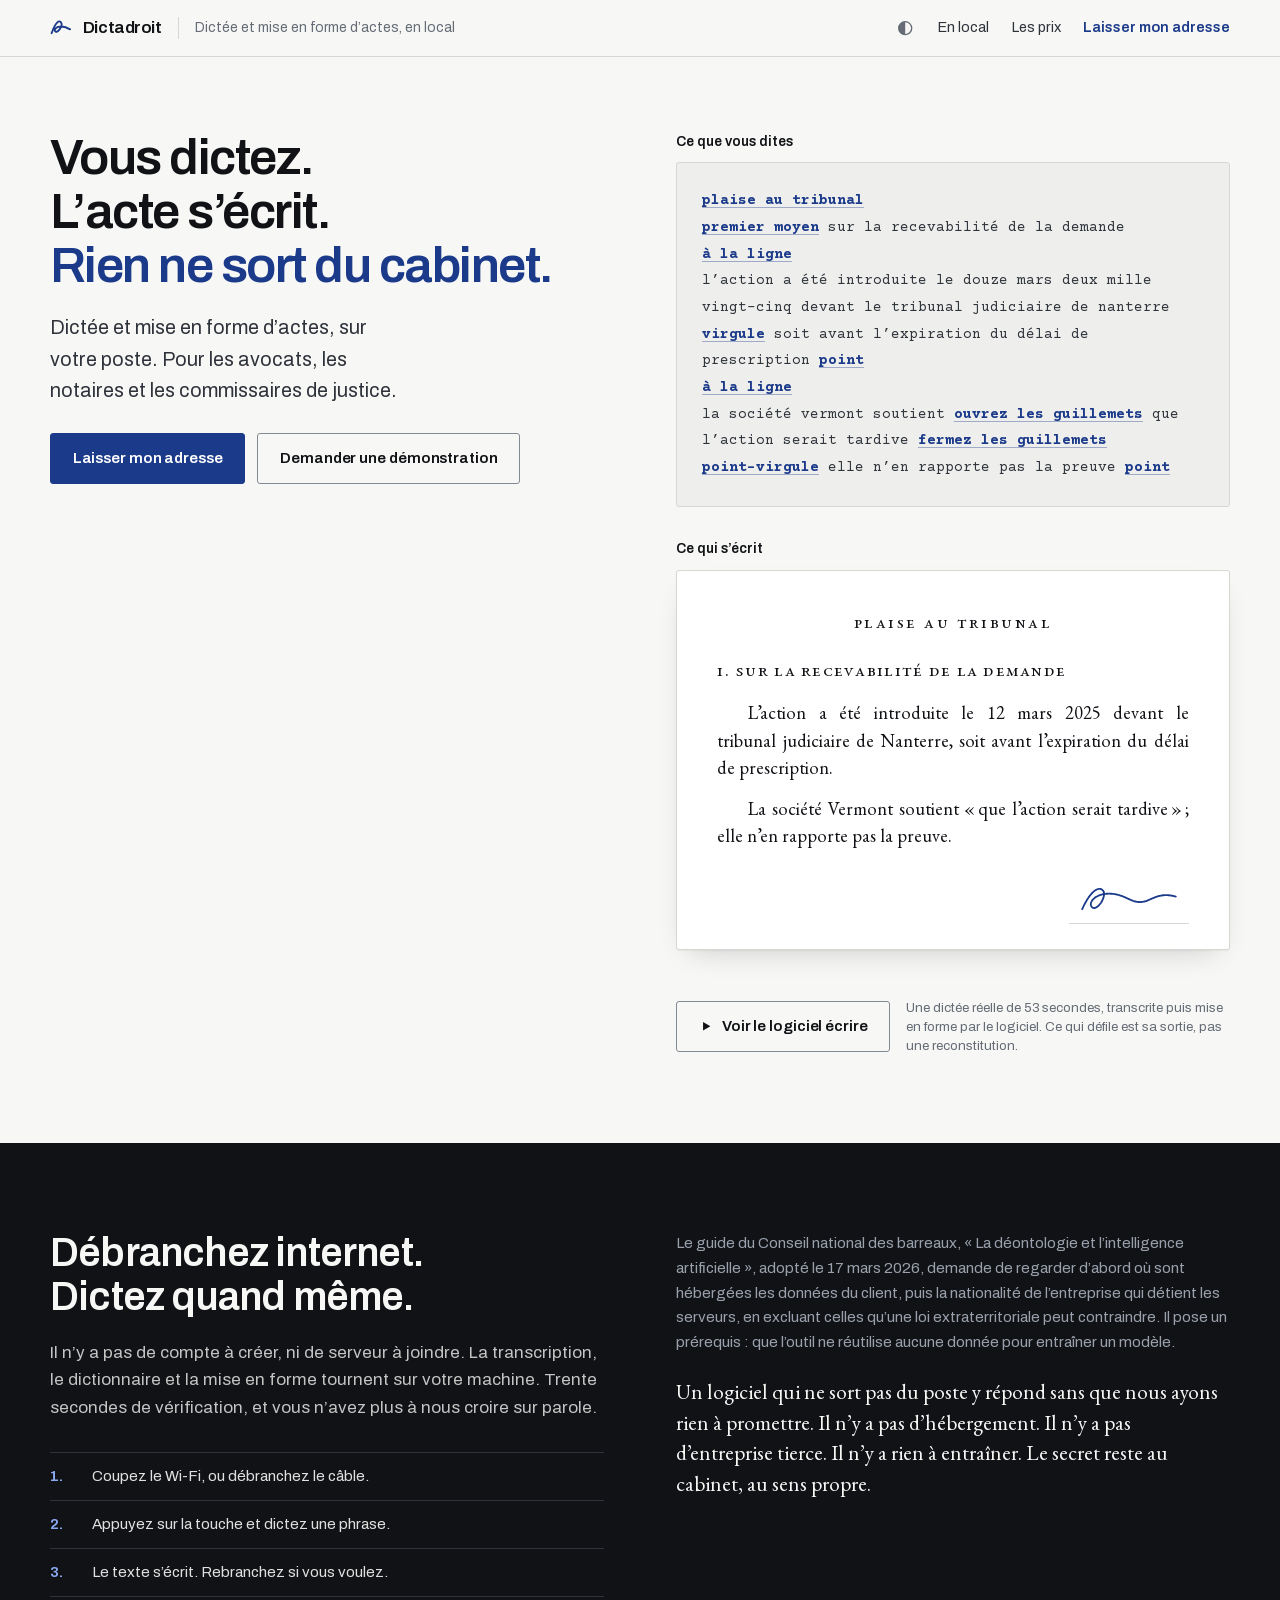
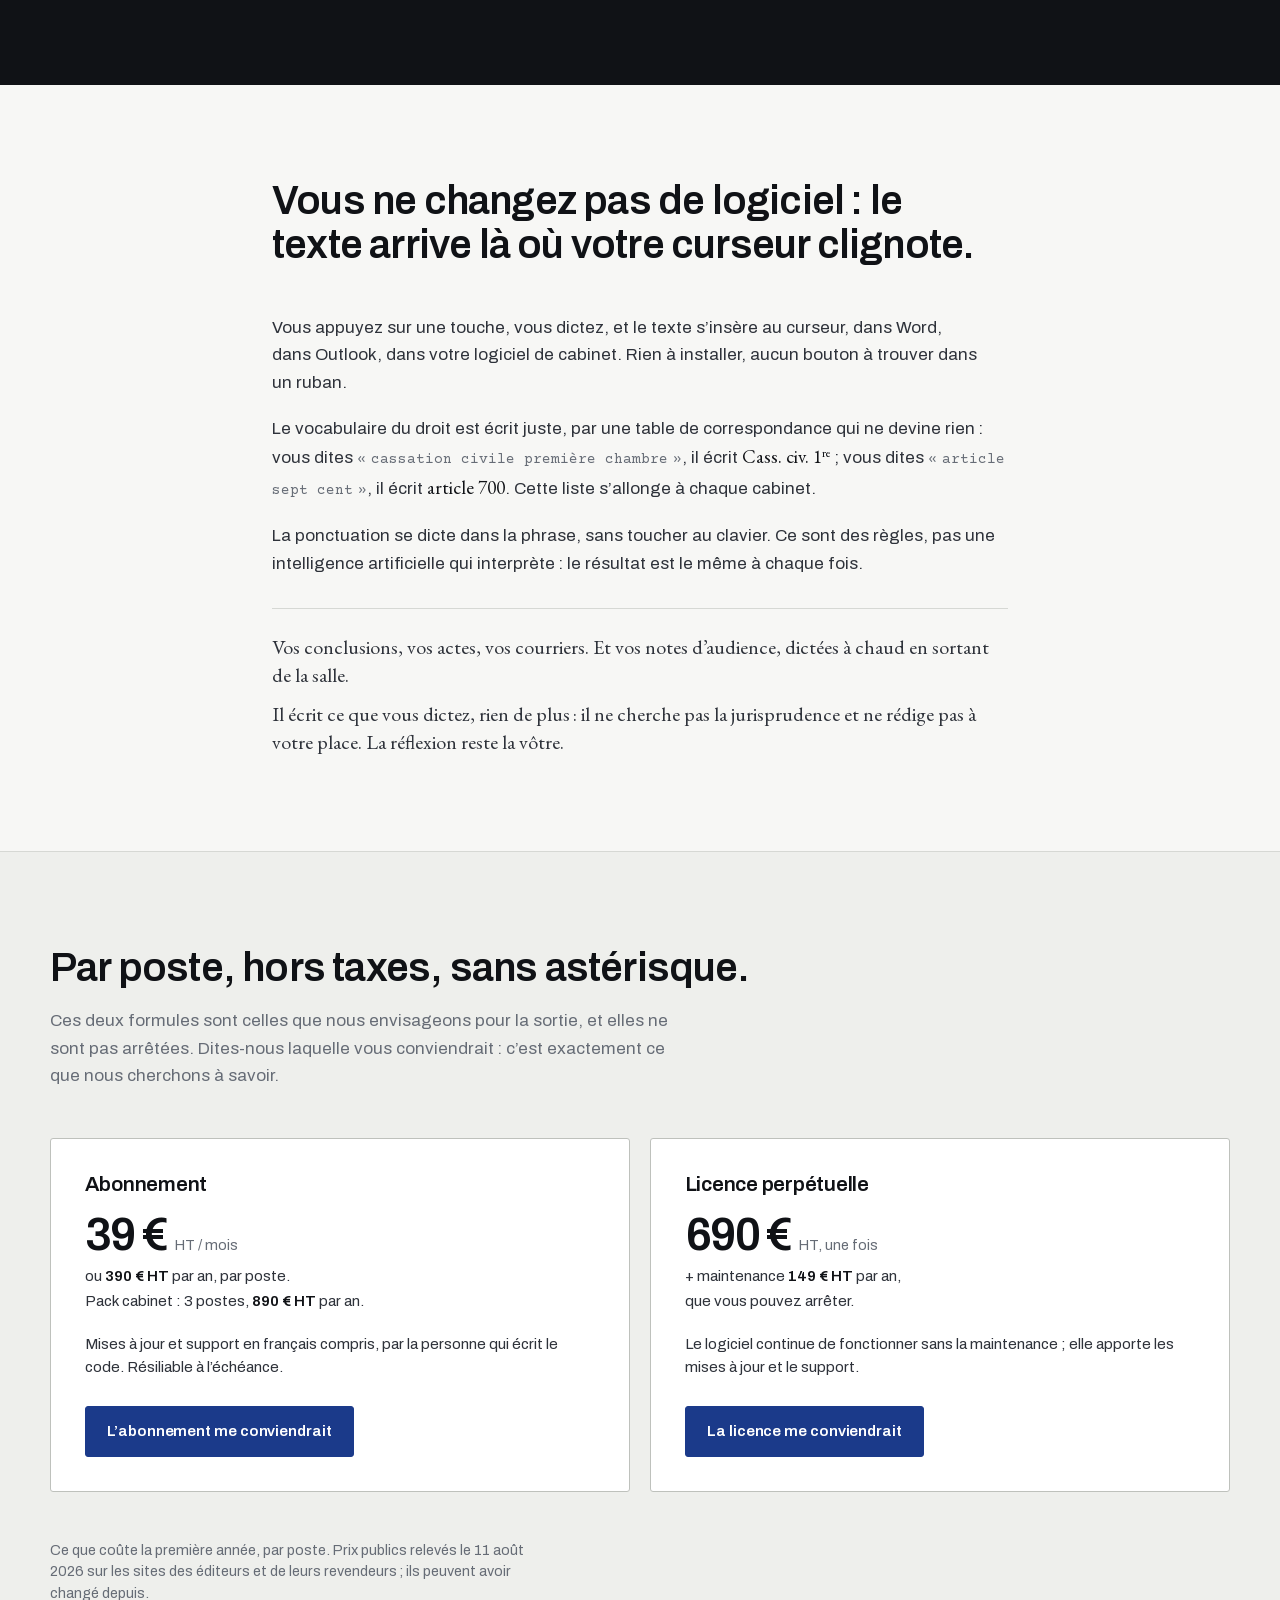
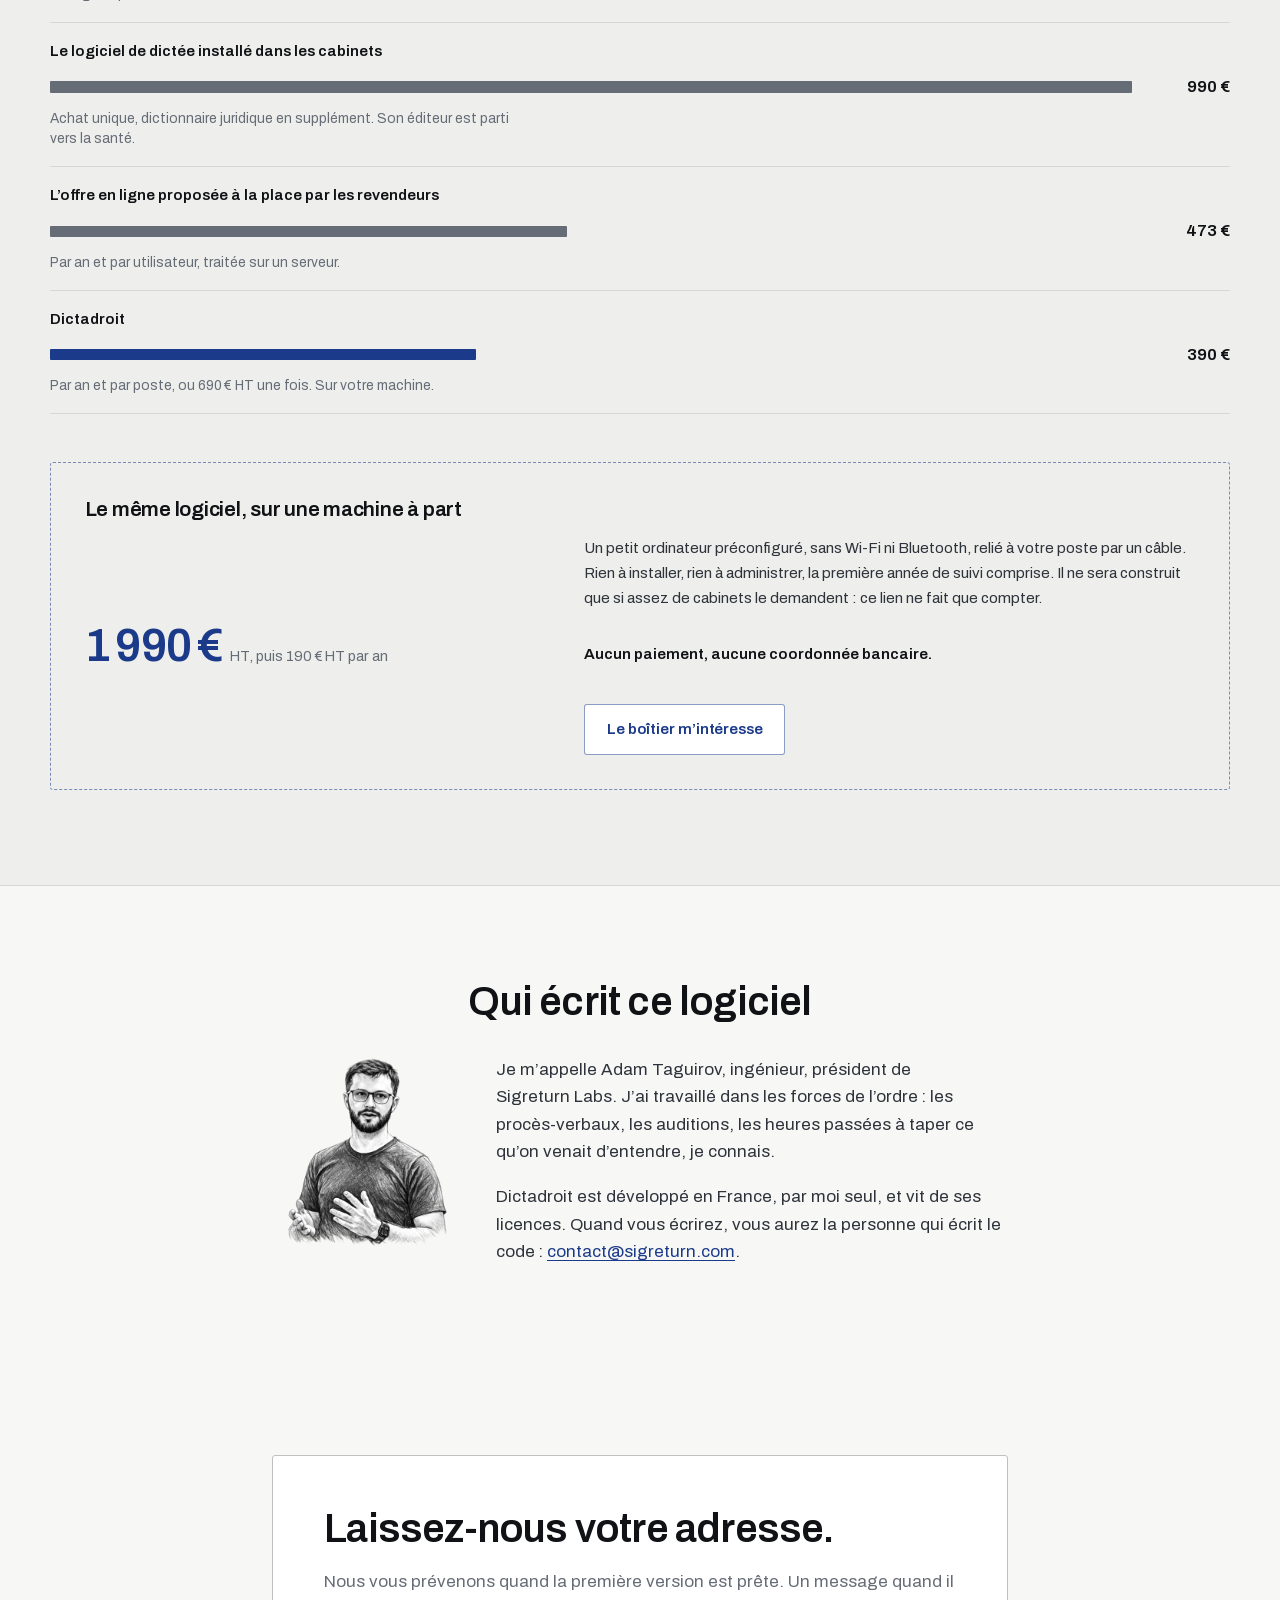
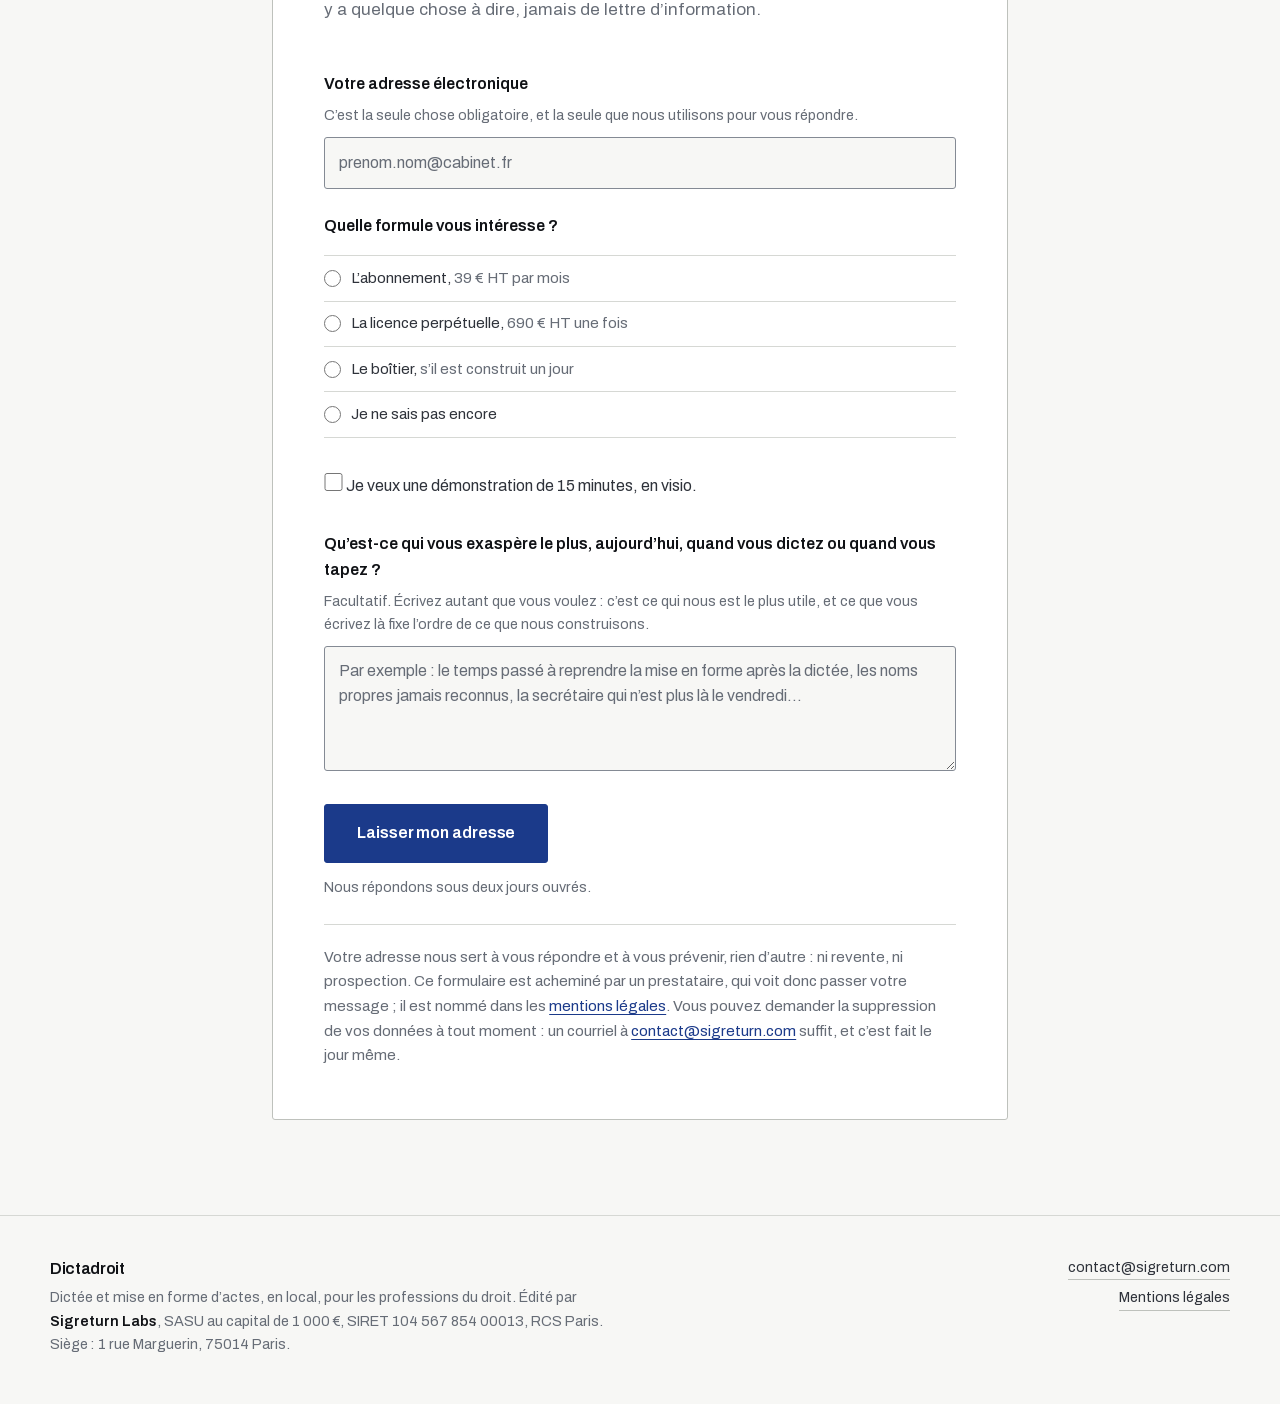
==== commit 729e190f: "la demonstration se joue sans son" ====
--- a/index.html
+++ b/index.html
@@ -205,10 +205,16 @@
                 <rect x="8.9" y="3.4" width="2.5" height="9.2" rx="0.6"/>
               </g>
             </svg>
-            <span class="demo-libelle">Écouter une dictée réelle</span>
+            <span class="demo-libelle">Voir le logiciel écrire</span>
           </button>
-          <p class="demo-note" id="js-demo-note">53 secondes, une seule prise, au téléphone.
-            Le texte qui s’écrit est produit par le logiciel pendant la lecture.</p>
+          <!-- ⚠️ AUCUN SON, ET C’EST DÉLIBÉRÉ (voir labo/exporter_demo.py). Ne pas
+               réintroduire d’enregistrement ici : ni la voix réelle, ni une synthèse,
+               qui prononce mal les commandes et fabrique des fautes qui ne sont pas
+               celles du produit. Le libellé du bouton ne doit donc jamais promettre
+               d’écouter quoi que ce soit. -->
+          <p class="demo-note" id="js-demo-note">Une dictée réelle de 53&#8239;secondes,
+            transcrite puis mise en forme par le logiciel. Ce qui défile est sa sortie,
+            pas une reconstitution.</p>
         </div>
         <p class="hors-ecran" id="js-demo-etat" role="status" aria-live="polite"></p>
       </div>
@@ -561,6 +567,6 @@
 </footer>
 
 <script src="mesure.js?v=124753b2"></script>
-<script src="poc.js?v=3e21aa8a" defer></script>
+<script src="poc.js?v=a2dc349e" defer></script>
 </body>
 </html>
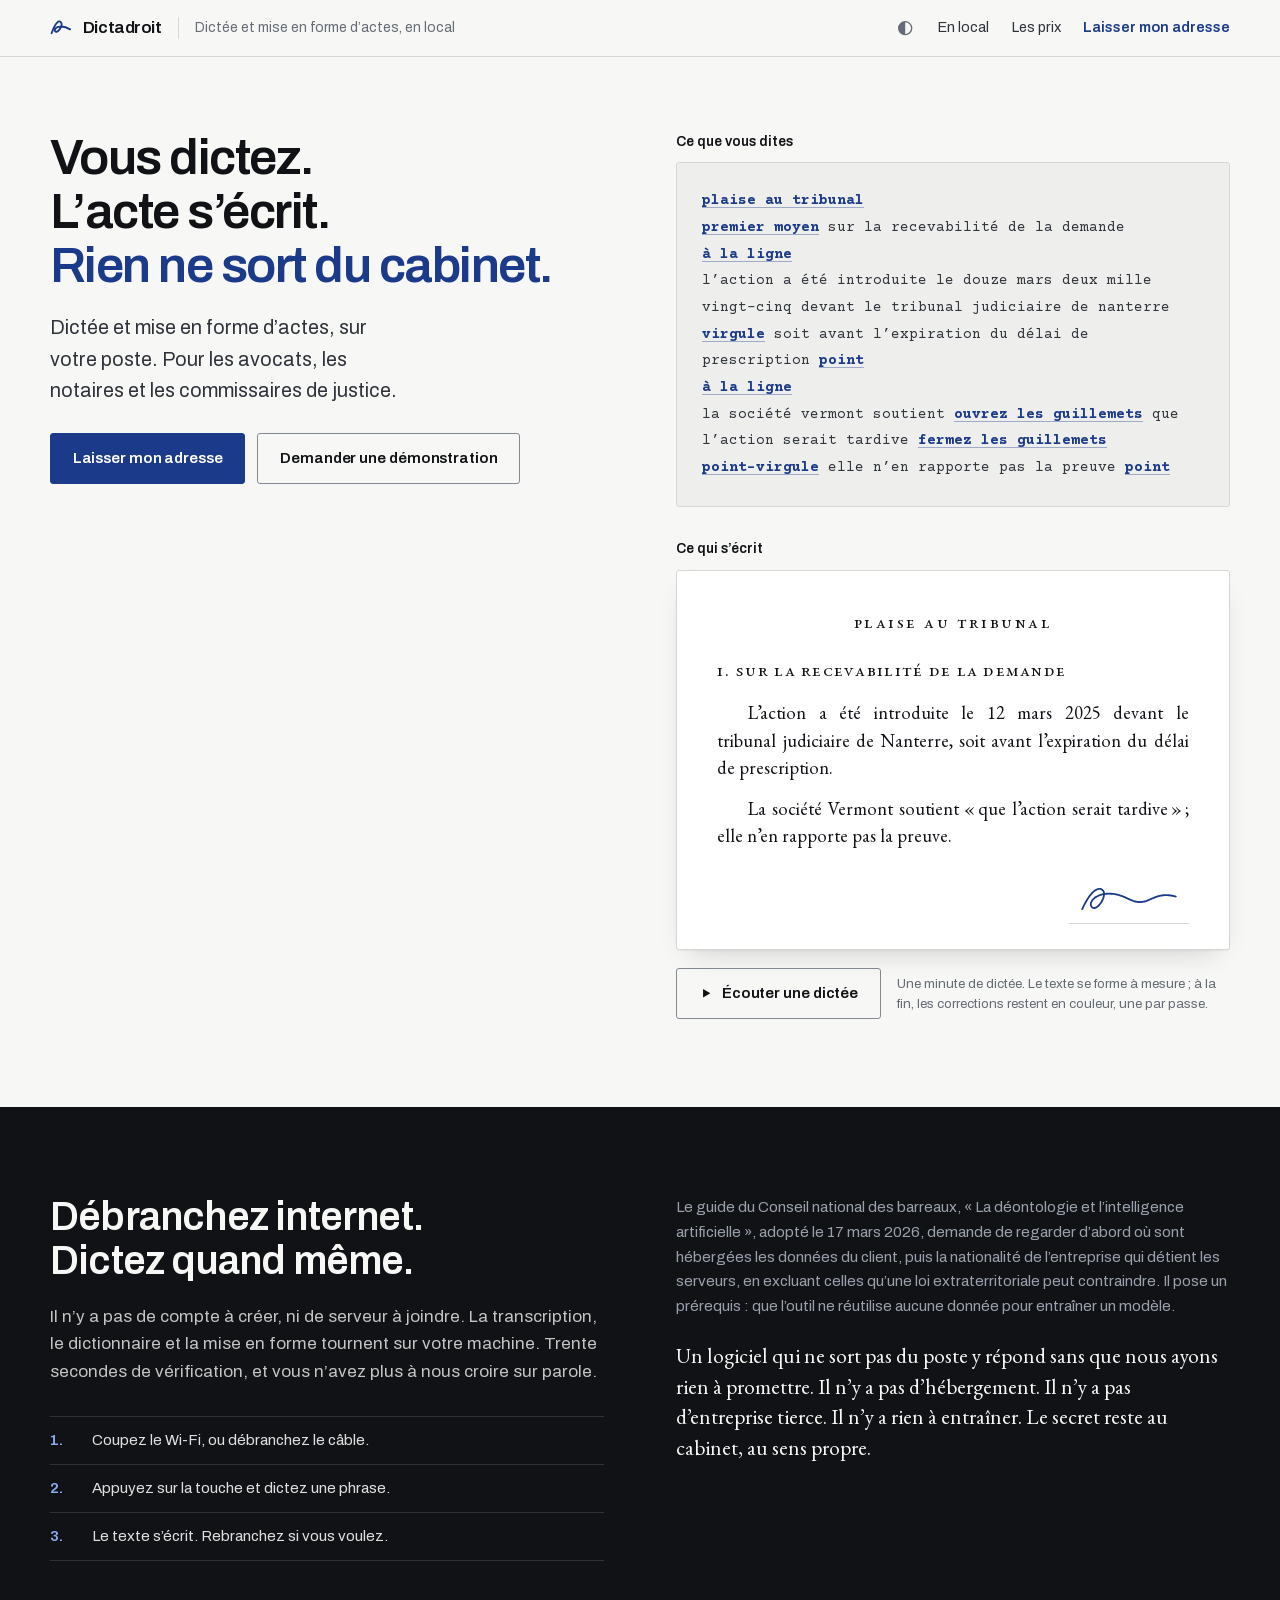
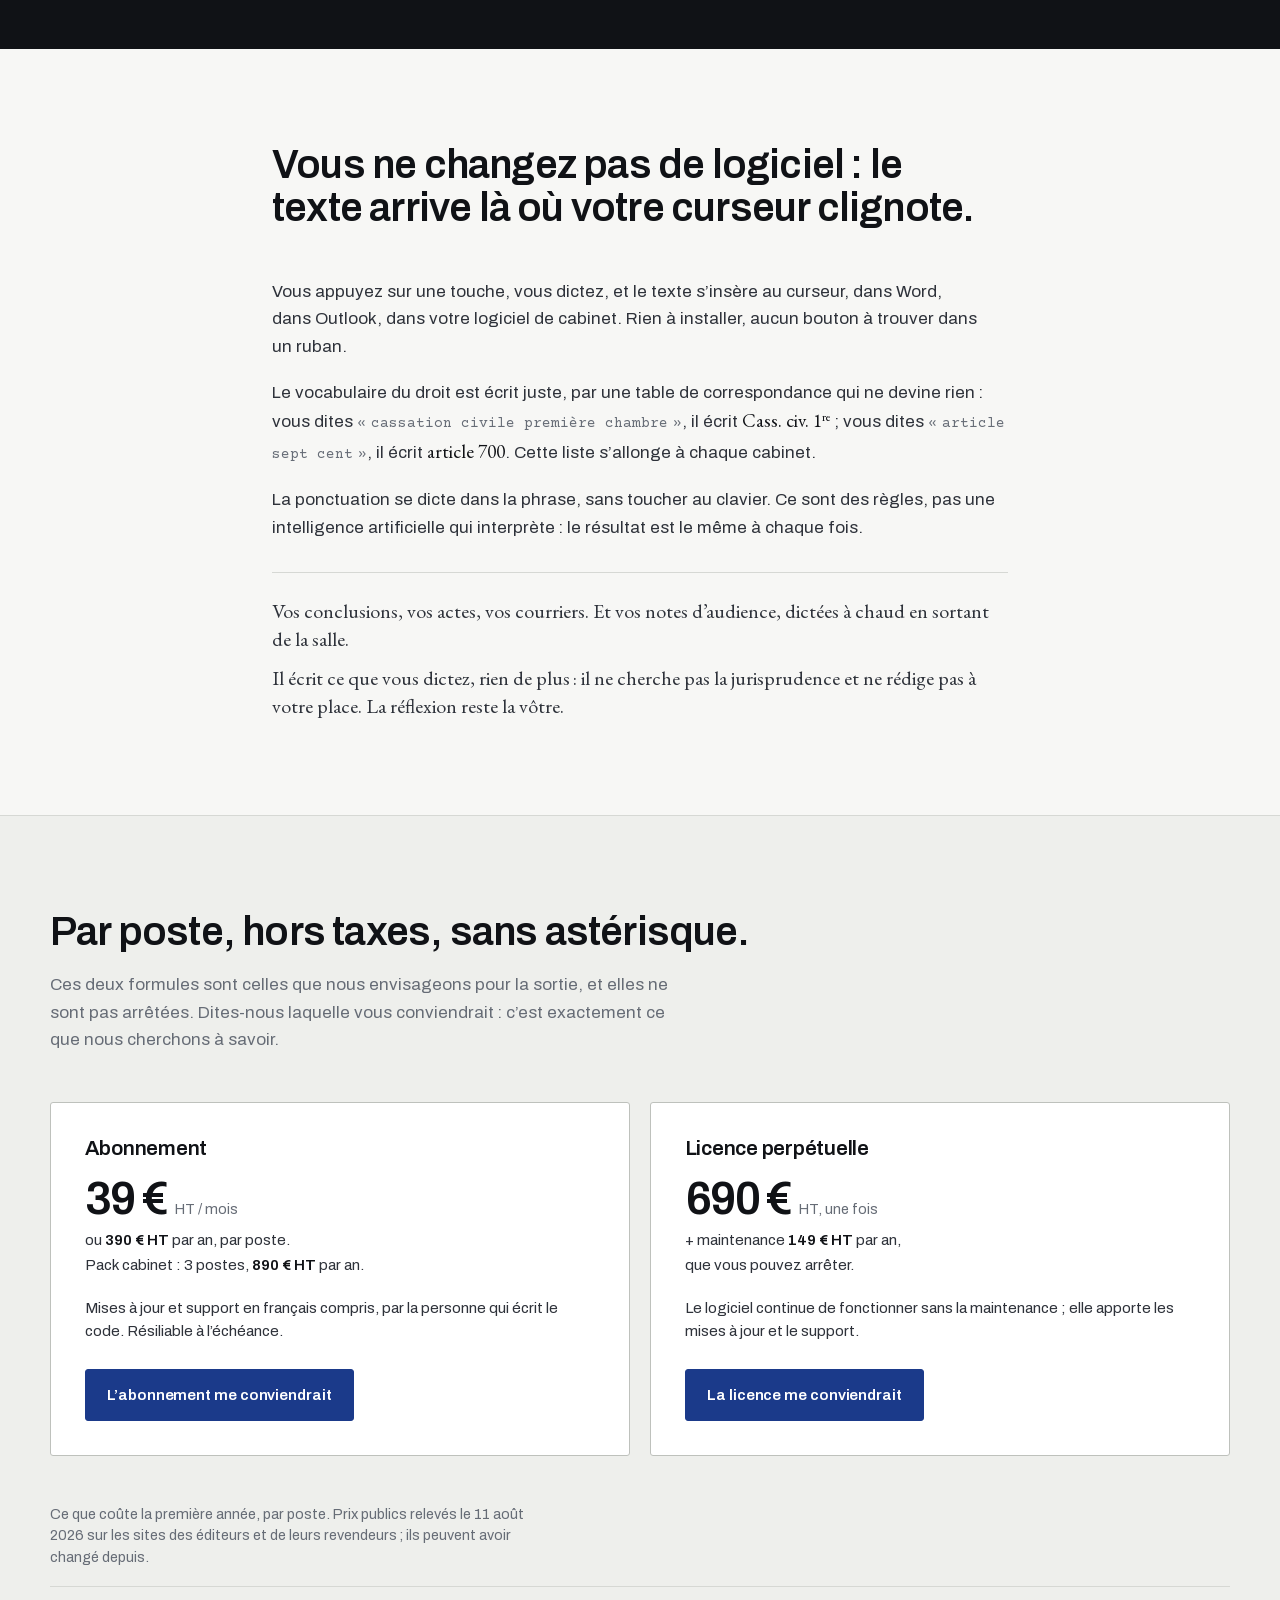
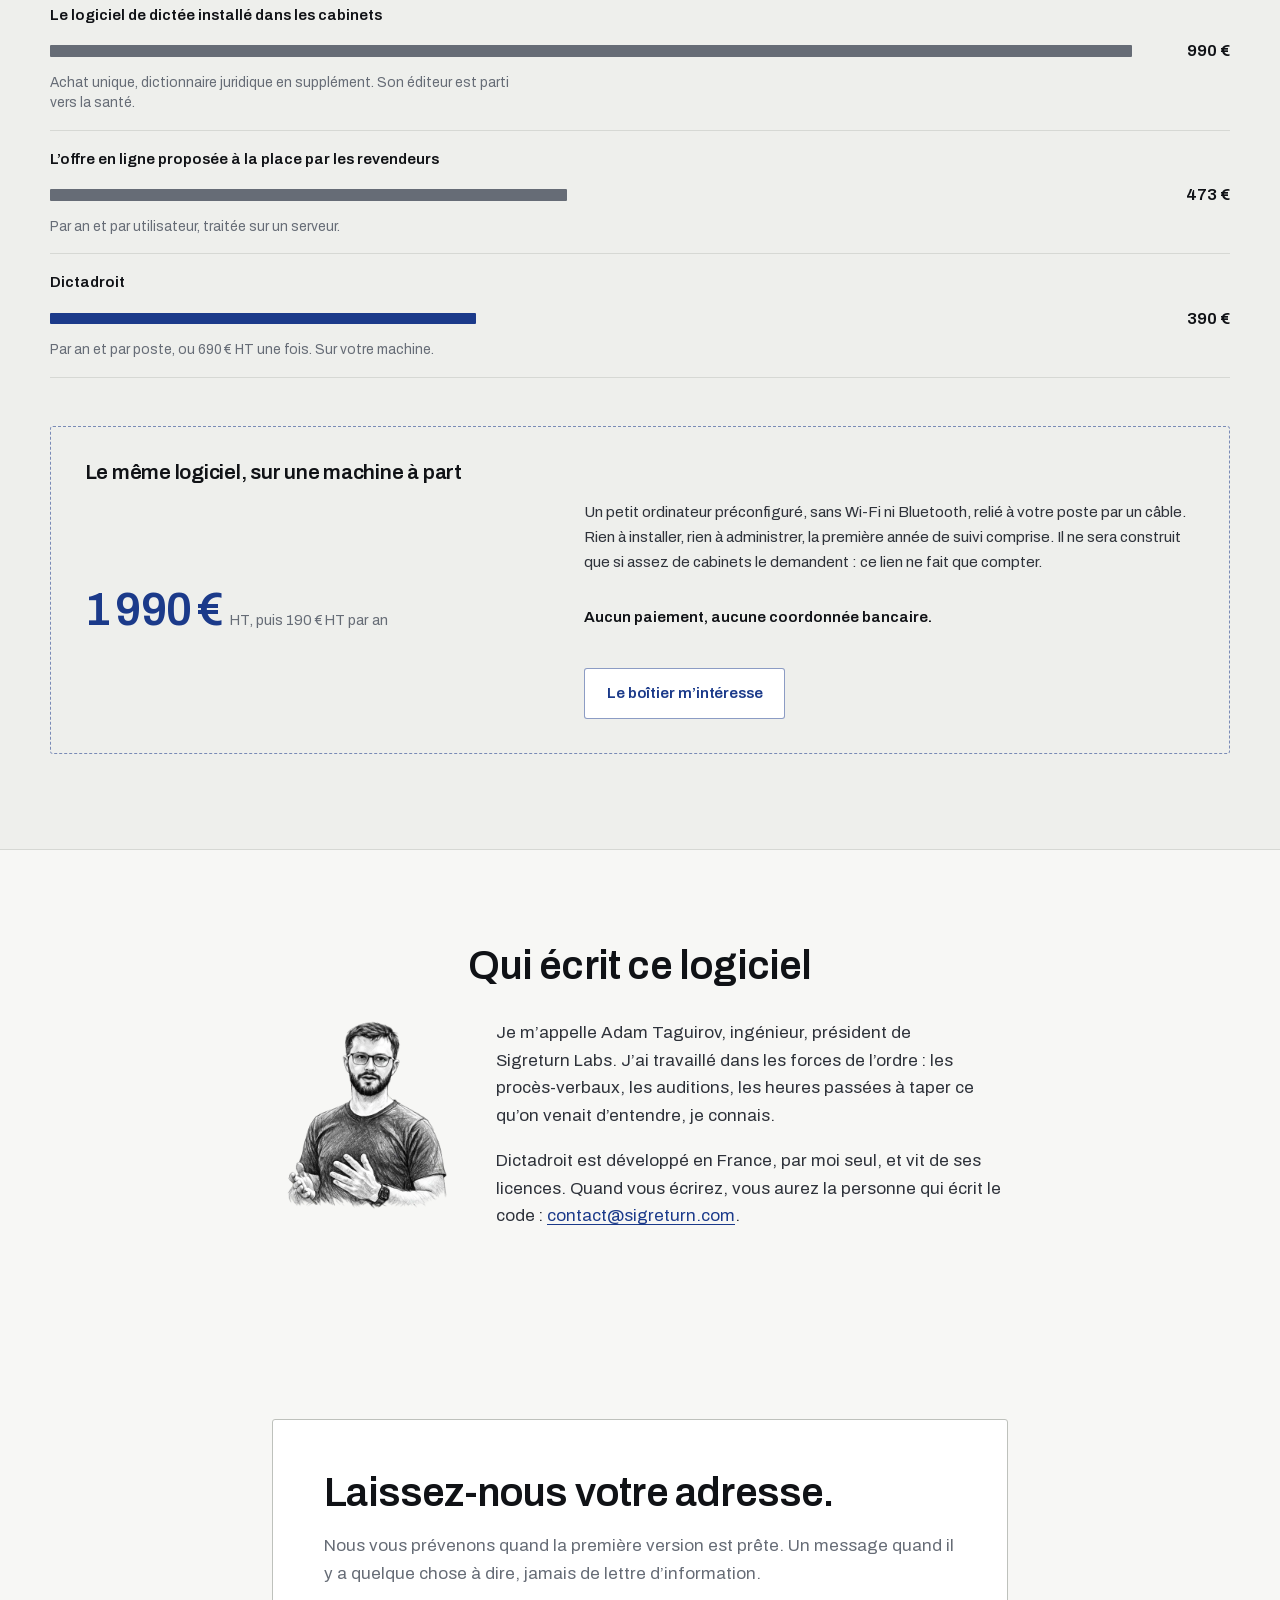
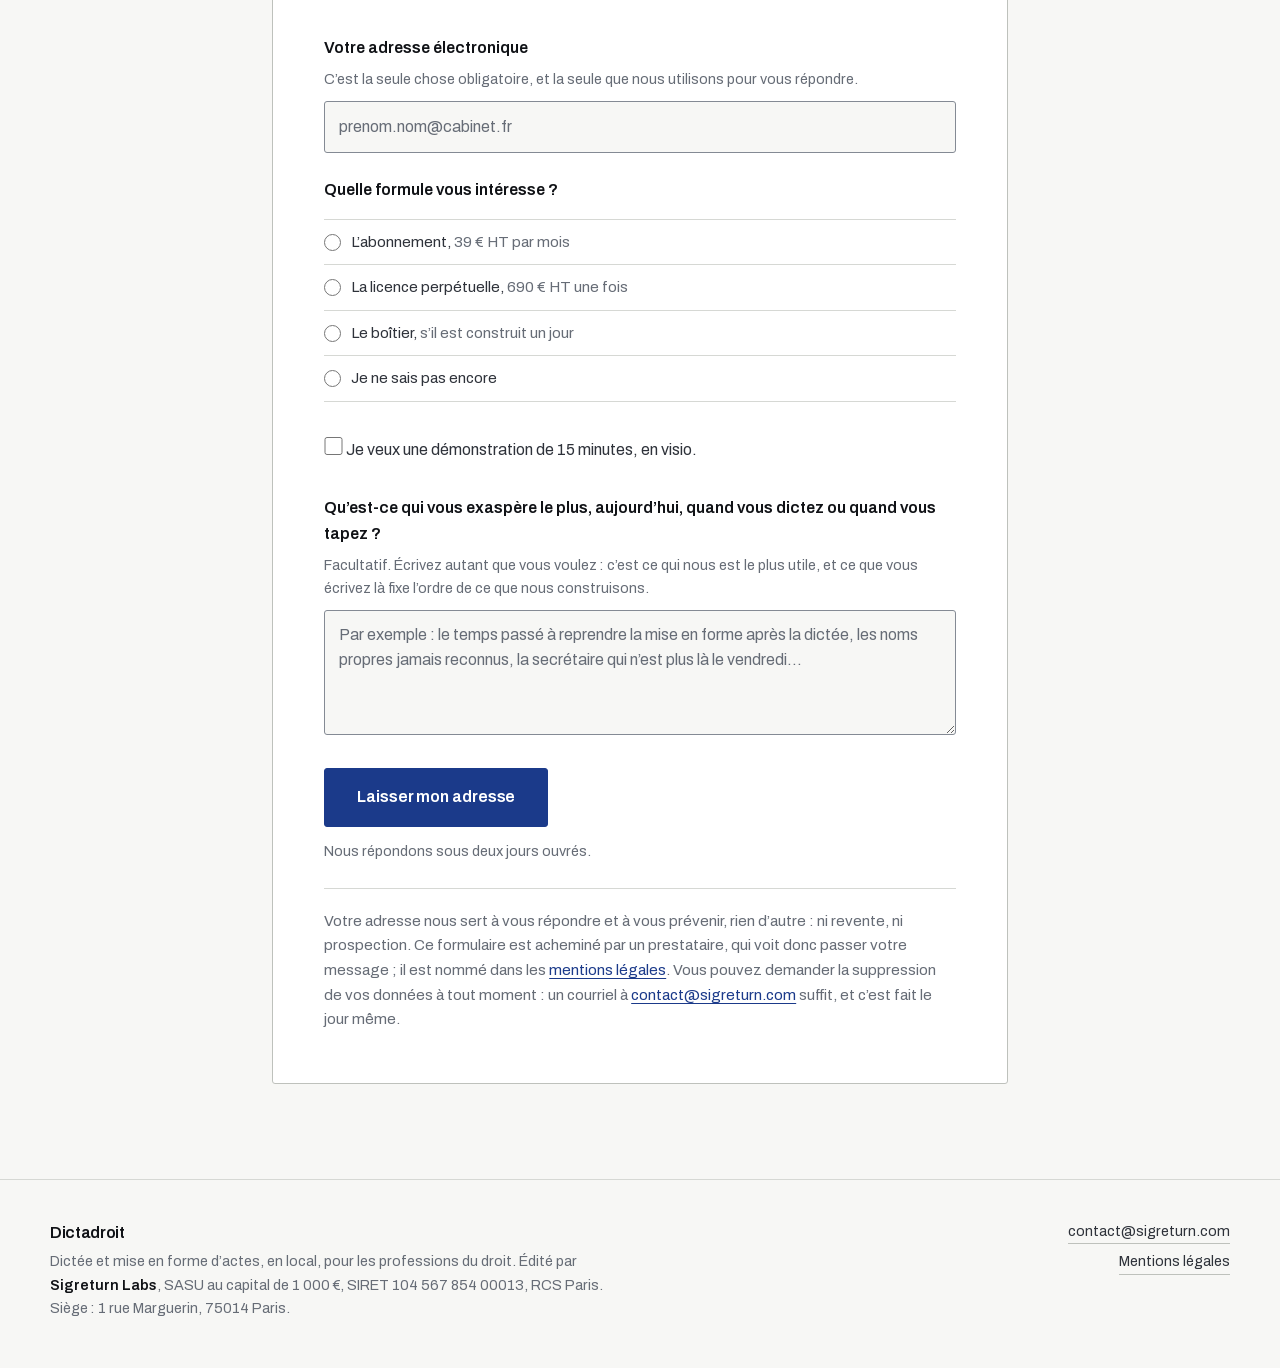
==== commit 2b8f964e: "la parole et l'acte s'ecrivent ensemble, les corrections restent en couleur" ====
--- a/index.html
+++ b/index.html
@@ -72,7 +72,7 @@
 <link rel="preload" href="polices/archivo-600-latin.woff2" as="font" type="font/woff2" crossorigin>
 <link rel="preload" href="polices/garamond-latin.woff2" as="font" type="font/woff2" crossorigin>
 <link rel="preload" href="polices/courier-latin.woff2" as="font" type="font/woff2" crossorigin>
-<link rel="stylesheet" href="dictadroit.css?v=5e634850">
+<link rel="stylesheet" href="dictadroit.css?v=57b4972e">
 
 <!-- Le theme choisi doit etre pose AVANT le premier rendu, sinon la page
      s'affiche dans le mauvais thema puis bascule sous les yeux du visiteur.
@@ -110,9 +110,9 @@
 
   <!-- ══════════════════════════════════════════════════════════ hero ═══
        LA DÉMONSTRATION EST ICI, ET C’EST UNE VRAIE (14/08/2026). L’objet
-       ci-dessous, parole en haut et acte en bas, se JOUE : le bouton lit un
-       enregistrement réel, affiche ce que la reconnaissance rend mot à mot,
-       puis allume les corrections passe par passe.
+       ci-dessous, parole en haut et acte en bas, se JOUE : la parole et l’acte
+       s’écrivent EN MÊME TEMPS, puis les corrections s’allument et RESTENT,
+       une couleur par passe.
 
        🔴 RIEN N’Y EST ÉCRIT À L’AVANCE. Le contenu vient de `poc.json`, que
        la chaîne produit elle-même (labo/exporter_demo.py). Si le moteur
@@ -205,16 +205,11 @@
                 <rect x="8.9" y="3.4" width="2.5" height="9.2" rx="0.6"/>
               </g>
             </svg>
-            <span class="demo-libelle">Voir le logiciel écrire</span>
+            <span class="demo-libelle">Écouter une dictée</span>
           </button>
-          <!-- ⚠️ AUCUN SON, ET C’EST DÉLIBÉRÉ (voir labo/exporter_demo.py). Ne pas
-               réintroduire d’enregistrement ici : ni la voix réelle, ni une synthèse,
-               qui prononce mal les commandes et fabrique des fautes qui ne sont pas
-               celles du produit. Le libellé du bouton ne doit donc jamais promettre
-               d’écouter quoi que ce soit. -->
-          <p class="demo-note" id="js-demo-note">Une dictée réelle de 53&#8239;secondes,
-            transcrite puis mise en forme par le logiciel. Ce qui défile est sa sortie,
-            pas une reconstitution.</p>
+          <p class="demo-note" id="js-demo-note">Une minute de dictée. Le texte se forme
+            à mesure&#8239;; à la fin, les corrections restent en couleur, une par
+            passe.</p>
         </div>
         <p class="hors-ecran" id="js-demo-etat" role="status" aria-live="polite"></p>
       </div>
@@ -567,6 +562,6 @@
 </footer>
 
 <script src="mesure.js?v=124753b2"></script>
-<script src="poc.js?v=a2dc349e" defer></script>
+<script src="poc.js?v=396e9ffb" defer></script>
 </body>
 </html>
--- a/dictadroit.css
+++ b/dictadroit.css
@@ -81,6 +81,18 @@
   --accent:     27  58 138;   /* le bleu de signature */
   --accent-vif: 22  48 118;
   --sur-accent:255 255 255;   /* ce qui s'écrit SUR le bleu */
+
+  /* Les trois couleurs de la démonstration — UNE PAR PASSE DE CORRECTION.
+     Elles ne servent QUE là, et c'est ce qui les autorise : hors de la
+     démonstration, la page n'a toujours qu'une seule couleur, le bleu.
+     Triade froide, choisie pour rester dans le registre du document
+     administratif ; un ambre ou un rouge y auraient sonné l'alarme, or
+     ces marques signalent un TRAVAIL FAIT, pas une erreur à corriger.
+     Le vocabulaire garde le bleu de signature : c'est la passe qui porte
+     l'argument de vente, elle hérite donc de la couleur de la marque. */
+  --corr-ponctuation:  106  78 158;
+  --corr-vocabulaire:   27  58 138;
+  --corr-references:    15 107  79;
 
   /* le bloc inversé : un seul dans toute la page */
   --inv-fond:      16  18  22;
@@ -178,6 +190,12 @@
   --inv-sourdine: 154 161 172;
   --inv-accent:   138 169 240;
   --inv-filet:     62  69  80;
+
+  /* Les mêmes trois, remontées en clarté : sur fond sombre, les versions
+     du thème clair tomberaient sous le seuil de lisibilité. */
+  --corr-ponctuation: 186 162 234;
+  --corr-vocabulaire: 138 169 240;
+  --corr-references:  110 196 160;
 
   --ombre-feuille: 0 0 0 1px rgb(255 255 255 / .07),
                    0 18px 40px -20px rgb(0 0 0 / .9);
@@ -1170,34 +1188,51 @@
 .parole-live .mot { opacity: 0.13; transition: opacity 0.18s ease-out; }
 .parole-live .mot.vu { opacity: 1; }
 
-/* ── l'acte en construction ──────────────────────────────────────────────── */
+/* ── l'acte en construction ────────────────────────────────────────────────
+   Il s'écrit EN MÊME TEMPS que la parole, pas après : c'est la promesse même de
+   la page — « vous dictez, l'acte s'écrit ». Une démonstration qui ferait
+   d'abord parler puis écrire montrerait deux temps là où le produit n'en a
+   qu'un. */
 .acte-live .acte-alinea:last-child { margin-bottom: 0; }
-
-/* Le surlignage des corrections. Bleu de signature, posé en fond très léger :
-   ce qu'on veut montrer est QUE ça a changé, pas crier lequel. L'animation
-   monte vite et redescend lentement — l'œil attrape le mouvement, puis lit le
-   mot une fois calme. */
+.acte-live .mot { opacity: 0.1; transition: opacity 0.2s ease-out; }
+.acte-live .mot.vu { opacity: 1; }
+
+/* Les corrections vivent dans le texte dès le départ, mais INCOLORES : pendant
+   l'écriture on regarde l'acte se former, pas un code couleur. Elles s'allument
+   à la fin, toutes ensemble, et RESTENT — c'est le bilan visuel de ce que les
+   trois passes ont fait, et la raison d'être des trois teintes. */
 .acte-live mark {
   background: transparent; color: inherit;
   border-radius: var(--rayon);
-  animation: corriger 1.9s ease-out both;
-}
-@keyframes corriger {
-  0%   { background: rgb(var(--accent) / 0); color: inherit; }
-  12%  { background: rgb(var(--accent) / .22); color: rgb(var(--accent-vif)); }
-  55%  { background: rgb(var(--accent) / .16); color: rgb(var(--accent-vif)); }
-  100% { background: rgb(var(--accent) / 0); color: inherit; }
-}
-
-/* La passe en cours, nommée. Elle vit sous le panneau et ne pousse rien :
-   sa hauteur est réservée, sinon l'acte remonte et redescend à chaque passe. */
-.demo-passe {
-  margin: 0.75rem 0 0; min-height: 1.35em;
-  font-size: 0.83rem; font-weight: 600;
-  color: rgb(var(--accent));
-  opacity: 0; transition: opacity 0.25s ease-out;
-}
-.demo-passe.vu { opacity: 1; }
+  padding: 0 0.08em;
+  box-decoration-break: clone; -webkit-box-decoration-break: clone;
+  transition: background-color .5s ease-out, box-shadow .5s ease-out;
+}
+.acte-live.corrige mark {
+  background: rgb(var(--teinte) / .14);
+  box-shadow: inset 0 -2px 0 rgb(var(--teinte) / .55);
+}
+.acte-live mark.corr-ponctuation { --teinte: var(--corr-ponctuation); }
+.acte-live mark.corr-vocabulaire { --teinte: var(--corr-vocabulaire); }
+.acte-live mark.corr-references  { --teinte: var(--corr-references); }
+
+/* La légende. Sans elle, trois couleurs ne sont qu'une décoration : elle dit ce
+   que chacune a corrigé. Elle apparaît avec les couleurs, jamais avant. */
+.demo-legende {
+  margin: 0.9rem 0 0;
+  display: flex; flex-wrap: wrap; gap: 0.35rem 1.1rem;
+  font-size: 0.83rem; line-height: 1.5;
+  color: rgb(var(--sourdine));
+}
+.demo-legende[hidden] { display: none; }
+.demo-legende span { display: inline-flex; align-items: center; gap: 0.4rem; }
+.demo-legende i {
+  width: 0.75rem; height: 0.75rem; flex: none;
+  border-radius: var(--rayon);
+  background: rgb(var(--teinte) / .18);
+  box-shadow: inset 0 -2px 0 rgb(var(--teinte) / .6);
+}
+.demo-legende b { color: rgb(var(--encre)); font-weight: 600; }
 
 /* Le bilan chiffré, à la fin. Il n'apparaît qu'une fois la démonstration
    terminée : annoncé plus tôt, il ferait lire au lieu de regarder. */
@@ -1222,7 +1257,6 @@
    requête média, et supprimer le bouton priverait justement les personnes qui
    l'ont réglée. */
 @media (prefers-reduced-motion: reduce) {
-  .parole-live .mot { opacity: 1; transition: none; }
-  .acte-live mark { animation: none; background: rgb(var(--accent) / .16); }
-  .demo-passe { transition: none; }
-}
+  .parole-live .mot, .acte-live .mot { opacity: 1; transition: none; }
+  .acte-live mark { transition: none; }
+}
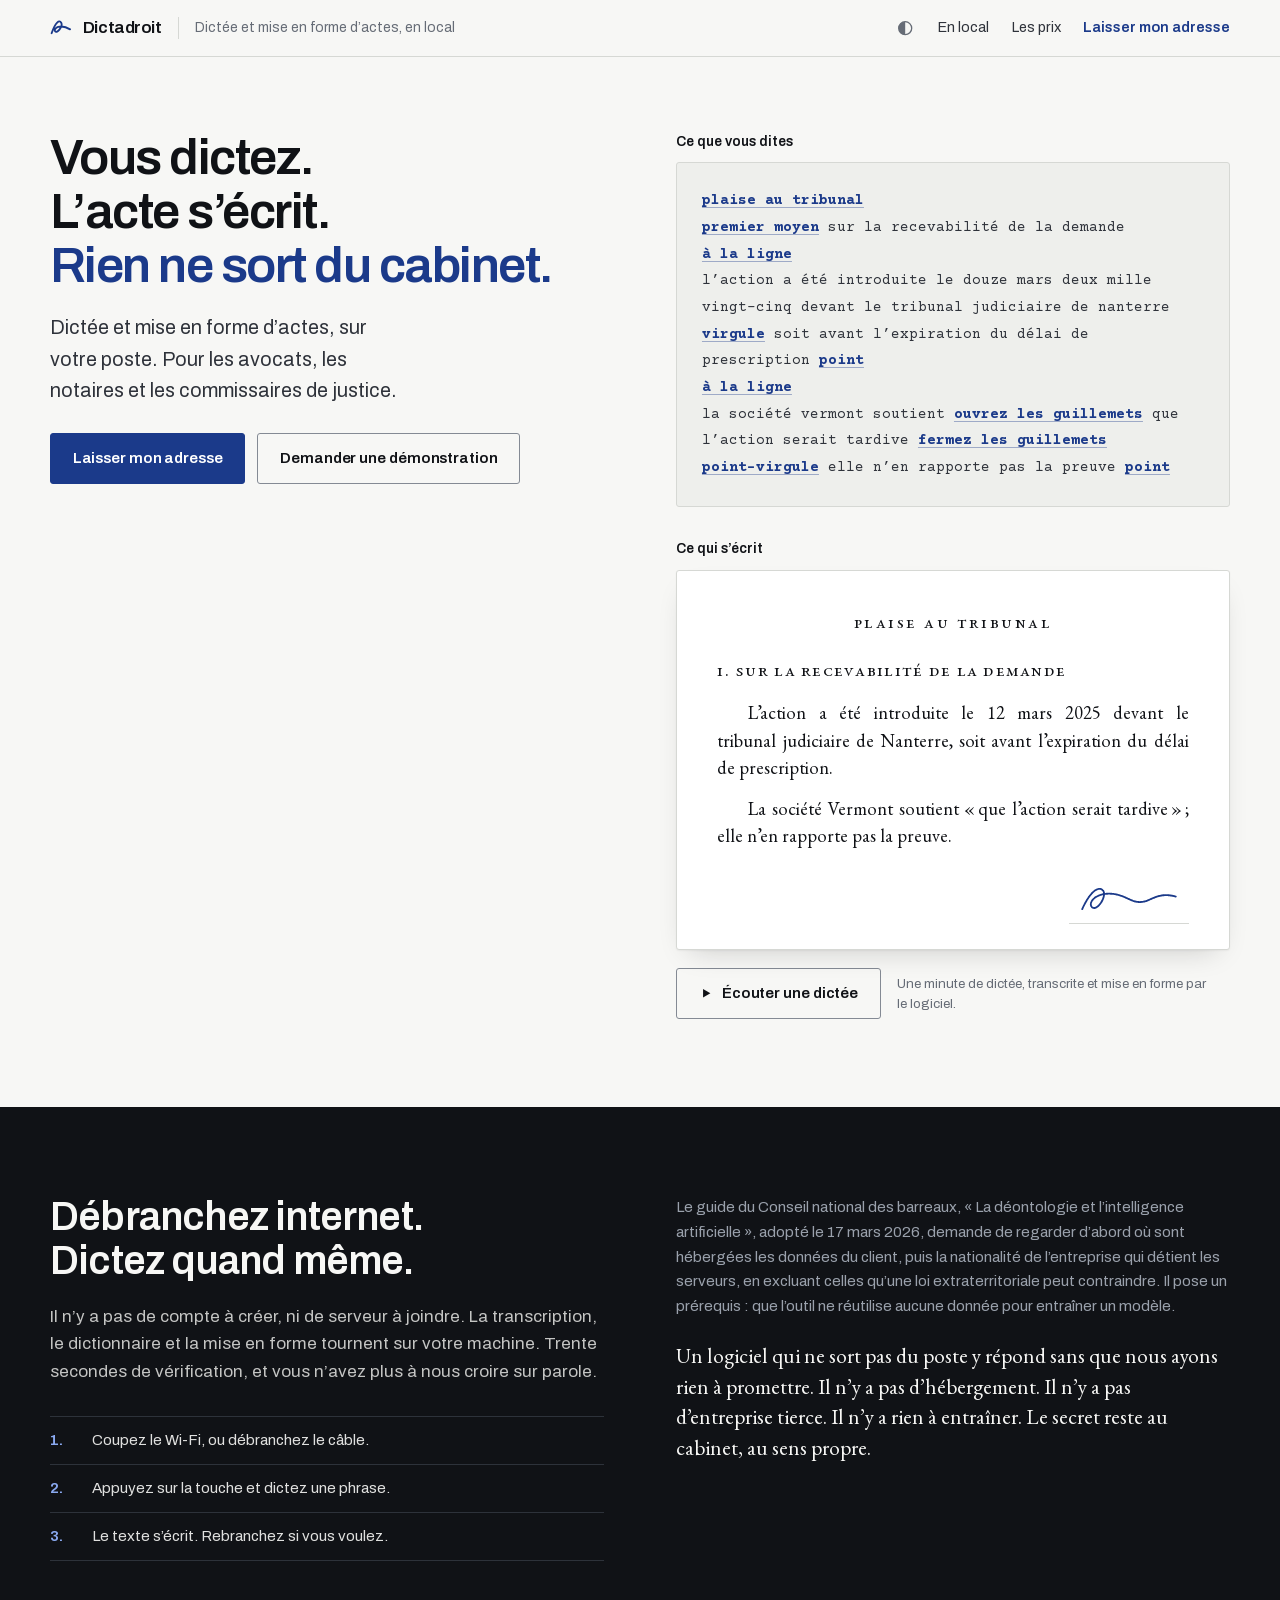
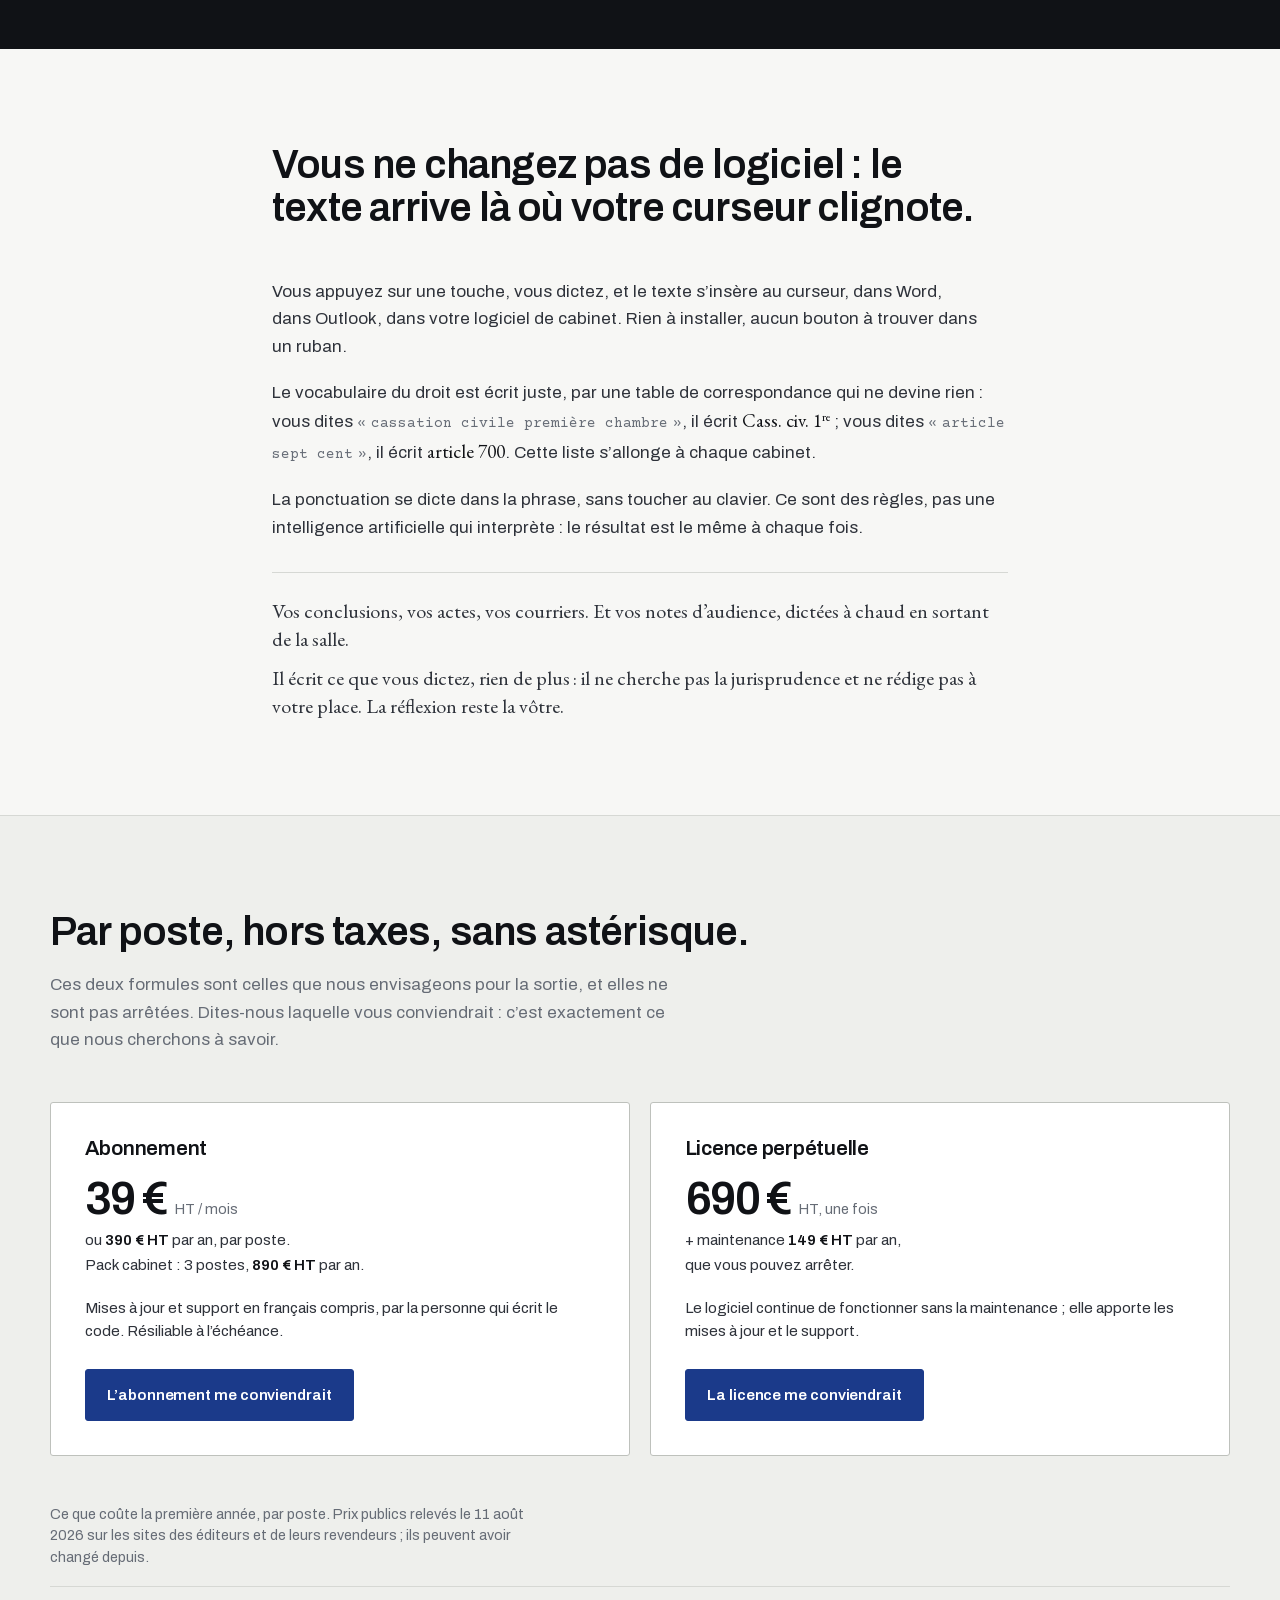
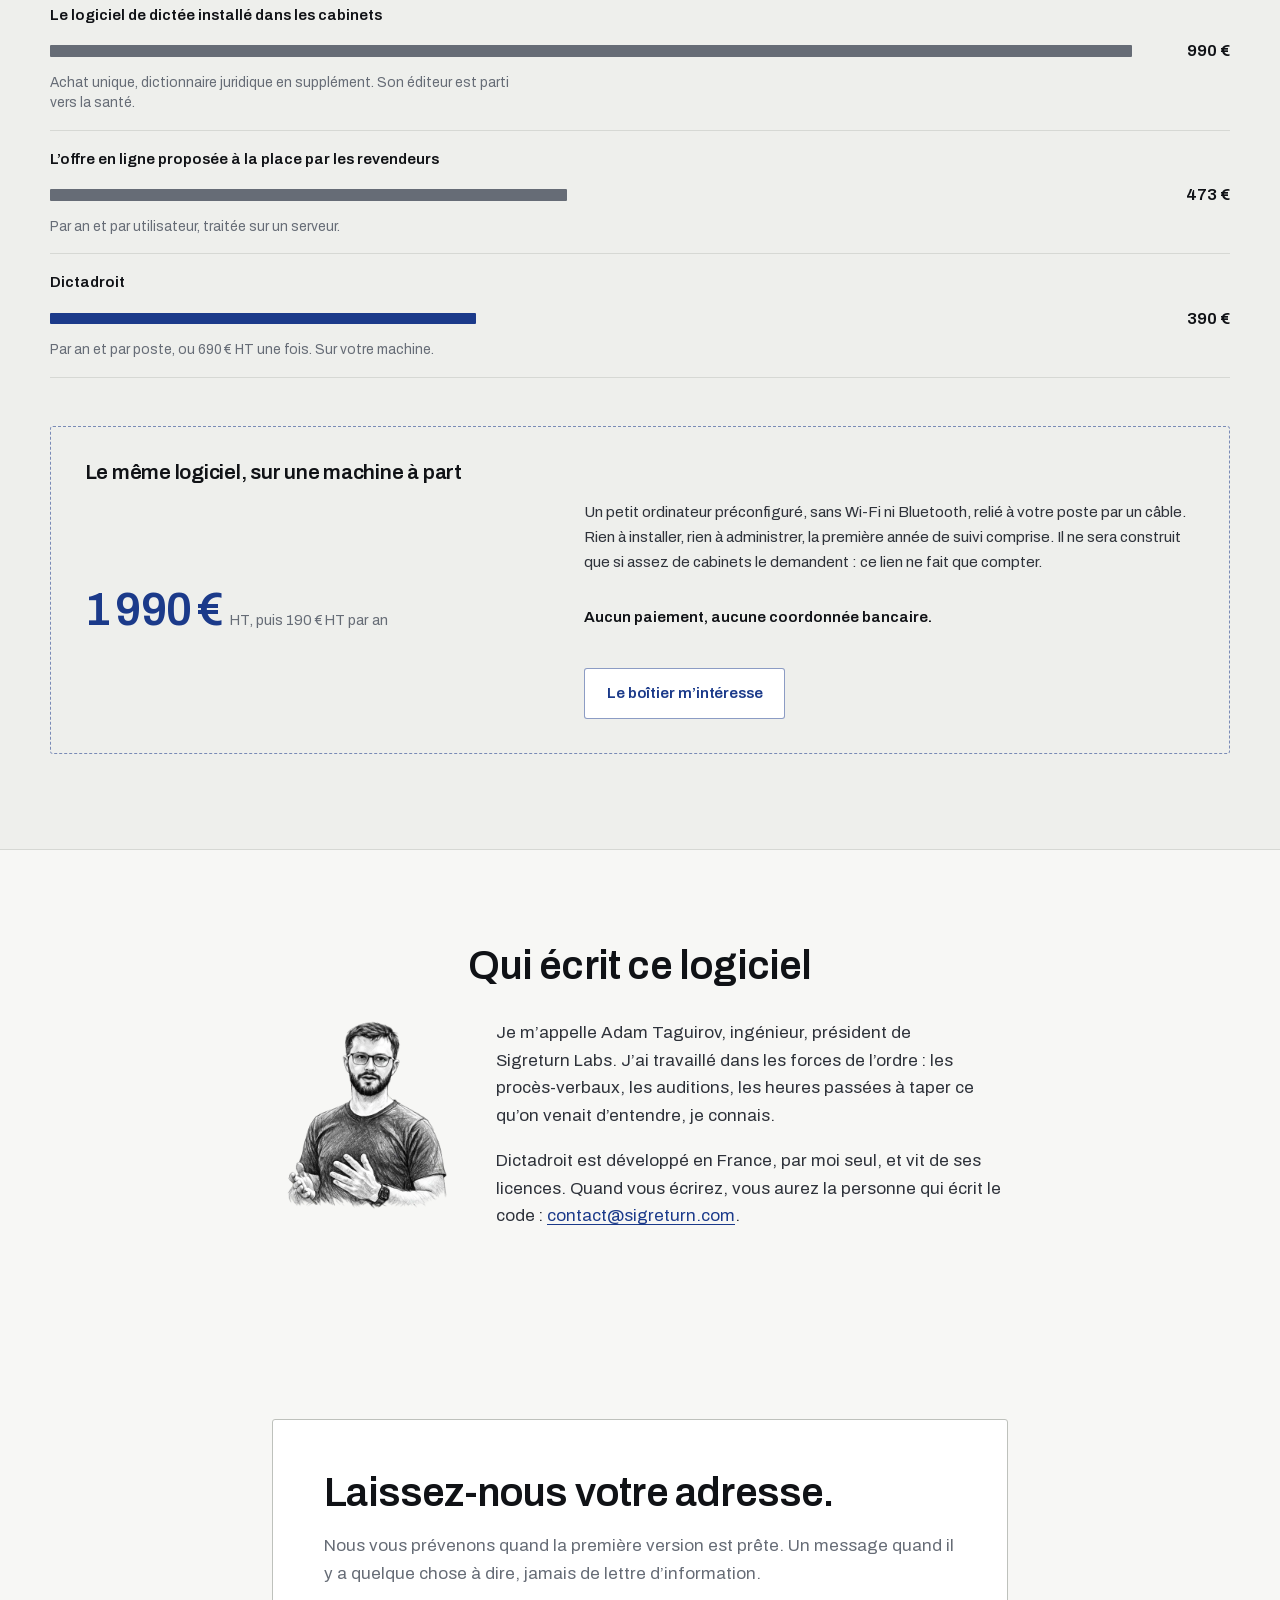
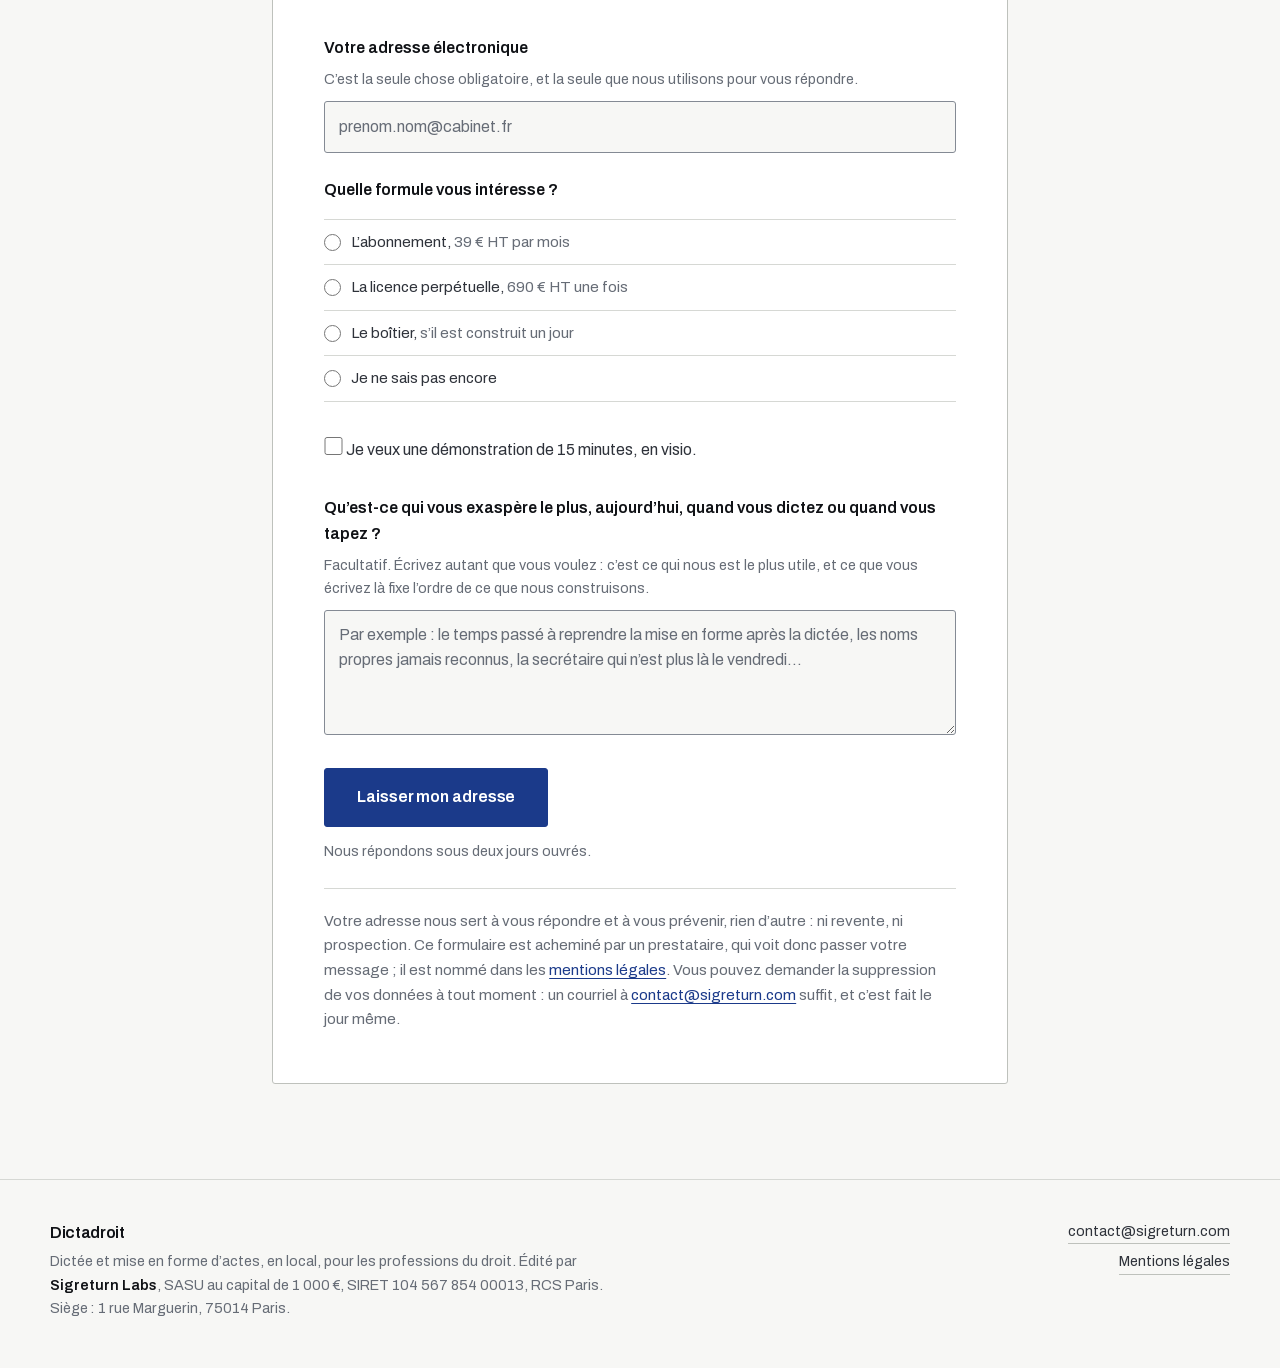
==== commit 48fd3a27: "le soulignage s'epure : un trait pour un mot, une teinte pour un signe" ====
--- a/index.html
+++ b/index.html
@@ -72,7 +72,7 @@
 <link rel="preload" href="polices/archivo-600-latin.woff2" as="font" type="font/woff2" crossorigin>
 <link rel="preload" href="polices/garamond-latin.woff2" as="font" type="font/woff2" crossorigin>
 <link rel="preload" href="polices/courier-latin.woff2" as="font" type="font/woff2" crossorigin>
-<link rel="stylesheet" href="dictadroit.css?v=57b4972e">
+<link rel="stylesheet" href="dictadroit.css?v=05291b7b">
 
 <!-- Le theme choisi doit etre pose AVANT le premier rendu, sinon la page
      s'affiche dans le mauvais thema puis bascule sous les yeux du visiteur.
@@ -111,8 +111,8 @@
   <!-- ══════════════════════════════════════════════════════════ hero ═══
        LA DÉMONSTRATION EST ICI, ET C’EST UNE VRAIE (14/08/2026). L’objet
        ci-dessous, parole en haut et acte en bas, se JOUE : la parole et l’acte
-       s’écrivent EN MÊME TEMPS, puis les corrections s’allument et RESTENT,
-       une couleur par passe.
+       s’écrivent EN MÊME TEMPS, puis les mots corrigés se soulignent d’un
+       trait d’encre, qui reste.
 
        🔴 RIEN N’Y EST ÉCRIT À L’AVANCE. Le contenu vient de `poc.json`, que
        la chaîne produit elle-même (labo/exporter_demo.py). Si le moteur
@@ -207,9 +207,8 @@
             </svg>
             <span class="demo-libelle">Écouter une dictée</span>
           </button>
-          <p class="demo-note" id="js-demo-note">Une minute de dictée. Le texte se forme
-            à mesure&#8239;; à la fin, les corrections restent en couleur, une par
-            passe.</p>
+          <p class="demo-note" id="js-demo-note">Une minute de dictée, transcrite et mise
+            en forme par le logiciel.</p>
         </div>
         <p class="hors-ecran" id="js-demo-etat" role="status" aria-live="polite"></p>
       </div>
@@ -562,6 +561,6 @@
 </footer>
 
 <script src="mesure.js?v=124753b2"></script>
-<script src="poc.js?v=396e9ffb" defer></script>
+<script src="poc.js?v=9fae3282" defer></script>
 </body>
 </html>
--- a/dictadroit.css
+++ b/dictadroit.css
@@ -82,17 +82,6 @@
   --accent-vif: 22  48 118;
   --sur-accent:255 255 255;   /* ce qui s'écrit SUR le bleu */
 
-  /* Les trois couleurs de la démonstration — UNE PAR PASSE DE CORRECTION.
-     Elles ne servent QUE là, et c'est ce qui les autorise : hors de la
-     démonstration, la page n'a toujours qu'une seule couleur, le bleu.
-     Triade froide, choisie pour rester dans le registre du document
-     administratif ; un ambre ou un rouge y auraient sonné l'alarme, or
-     ces marques signalent un TRAVAIL FAIT, pas une erreur à corriger.
-     Le vocabulaire garde le bleu de signature : c'est la passe qui porte
-     l'argument de vente, elle hérite donc de la couleur de la marque. */
-  --corr-ponctuation:  106  78 158;
-  --corr-vocabulaire:   27  58 138;
-  --corr-references:    15 107  79;
 
   /* le bloc inversé : un seul dans toute la page */
   --inv-fond:      16  18  22;
@@ -191,11 +180,6 @@
   --inv-accent:   138 169 240;
   --inv-filet:     62  69  80;
 
-  /* Les mêmes trois, remontées en clarté : sur fond sombre, les versions
-     du thème clair tomberaient sous le seuil de lisibilité. */
-  --corr-ponctuation: 186 162 234;
-  --corr-vocabulaire: 138 169 240;
-  --corr-references:  110 196 160;
 
   --ombre-feuille: 0 0 0 1px rgb(255 255 255 / .07),
                    0 18px 40px -20px rgb(0 0 0 / .9);
@@ -1183,9 +1167,14 @@
 /* ── le panneau de parole : les mots arrivent au rythme de la voix ────────
    `opacity` et pas `display` : un mot qui apparaît en poussant ses voisins
    fait sauter tout le paragraphe à chaque mot. Ici la place est réservée dès
-   le départ, et seul l'encrage change. */
+   le départ — `opacity: 0` la conserve — et seul l'encrage change.
+
+   ⚠️ ZÉRO, ET PAS UN FANTÔME À 13 %. Le texte entier se devinait alors dès le
+   premier instant, en gris pâle : c'est un squelette de chargement, et ça
+   annonce la fin avant le début. La page cesse aussi de ressembler à celles
+   qui en mettent partout. */
 .parole-live { margin: 0; font-family: var(--machine); }
-.parole-live .mot { opacity: 0.13; transition: opacity 0.18s ease-out; }
+.parole-live .mot { opacity: 0; transition: opacity 0.18s ease-out; }
 .parole-live .mot.vu { opacity: 1; }
 
 /* ── l'acte en construction ────────────────────────────────────────────────
@@ -1194,56 +1183,40 @@
    d'abord parler puis écrire montrerait deux temps là où le produit n'en a
    qu'un. */
 .acte-live .acte-alinea:last-child { margin-bottom: 0; }
-.acte-live .mot { opacity: 0.1; transition: opacity 0.2s ease-out; }
+.acte-live .mot { opacity: 0; transition: opacity 0.2s ease-out; }
 .acte-live .mot.vu { opacity: 1; }
 
-/* Les corrections vivent dans le texte dès le départ, mais INCOLORES : pendant
-   l'écriture on regarde l'acte se former, pas un code couleur. Elles s'allument
-   à la fin, toutes ensemble, et RESTENT — c'est le bilan visuel de ce que les
-   trois passes ont fait, et la raison d'être des trois teintes. */
+/* Les corrections vivent dans le texte dès le départ, mais SANS MARQUE : pendant
+   l'écriture on regarde l'acte se former. Elles s'accusent à la fin, et restent.
+
+   🔴 UN SEUL TRAIT, ET C'EST LA MÊME MARQUE QUE PARTOUT AILLEURS SUR LA PAGE. Une
+   première version colorait chaque passe d'une teinte différente, avec une légende
+   à pastilles. C'était une légende de graphique posée sur un acte : trois couleurs
+   que la page n'a pas, et une grille pastille|intitulé que « la règle des voix qui
+   se suivent » interdit précisément. Ici, une correction se souligne comme un
+   correcteur souligne — d'un trait d'encre, dans le bleu de la marque, et rien de
+   plus. Ce qui compte est QU'un mot a été corrigé, pas de quelle passe il vient ;
+   ça, la phrase de bilan le dit en français. */
 .acte-live mark {
-  background: transparent; color: inherit;
-  border-radius: var(--rayon);
-  padding: 0 0.08em;
-  box-decoration-break: clone; -webkit-box-decoration-break: clone;
-  transition: background-color .5s ease-out, box-shadow .5s ease-out;
-}
-.acte-live.corrige mark {
-  background: rgb(var(--teinte) / .14);
-  box-shadow: inset 0 -2px 0 rgb(var(--teinte) / .55);
-}
-.acte-live mark.corr-ponctuation { --teinte: var(--corr-ponctuation); }
-.acte-live mark.corr-vocabulaire { --teinte: var(--corr-vocabulaire); }
-.acte-live mark.corr-references  { --teinte: var(--corr-references); }
-
-/* La légende. Sans elle, trois couleurs ne sont qu'une décoration : elle dit ce
-   que chacune a corrigé. Elle apparaît avec les couleurs, jamais avant. */
-.demo-legende {
-  margin: 0.9rem 0 0;
-  display: flex; flex-wrap: wrap; gap: 0.35rem 1.1rem;
-  font-size: 0.83rem; line-height: 1.5;
-  color: rgb(var(--sourdine));
-}
-.demo-legende[hidden] { display: none; }
-.demo-legende span { display: inline-flex; align-items: center; gap: 0.4rem; }
-.demo-legende i {
-  width: 0.75rem; height: 0.75rem; flex: none;
-  border-radius: var(--rayon);
-  background: rgb(var(--teinte) / .18);
-  box-shadow: inset 0 -2px 0 rgb(var(--teinte) / .6);
-}
-.demo-legende b { color: rgb(var(--encre)); font-weight: 600; }
-
-/* Le bilan chiffré, à la fin. Il n'apparaît qu'une fois la démonstration
-   terminée : annoncé plus tôt, il ferait lire au lieu de regarder. */
-.demo-bilan {
-  margin: 0.9rem 0 0; padding-top: 0.8rem;
-  border-top: 1px solid rgb(var(--filet));
-  font-size: 0.83rem; line-height: 1.55;
-  color: rgb(var(--sourdine));
-}
-.demo-bilan b { color: rgb(var(--encre)); font-weight: 600; }
-.demo-bilan[hidden] { display: none; }
+  background: none; color: inherit;
+  text-decoration: underline;
+  text-decoration-color: transparent;
+  text-decoration-thickness: 1px;
+  text-underline-offset: 0.18em;
+  transition: text-decoration-color .55s ease-out;
+}
+.acte-live.corrige mark { text-decoration-color: rgb(var(--accent) / .5); }
+
+/* La ponctuation dictée, marquée PLUS LÉGÈREMENT que les mots rétablis, parce
+   qu'elle vaut moins : elle a été dite, pas devinée. Le signe se teinte, il ne
+   se souligne pas — un trait d'un caractère de large ne se verrait pas, et un
+   trait sous le mot d'à côté désignerait la mauvaise chose. */
+.acte-live mark.signe {
+  text-decoration: none;
+  color: inherit;
+  transition: color .55s ease-out;
+}
+.acte-live.corrige mark.signe { color: rgb(var(--accent) / .75); }
 
 /* ── ce qui bascule quand la démonstration tourne ────────────────────────── */
 .transformation[data-demo] .parole > p:not(.parole-live),
